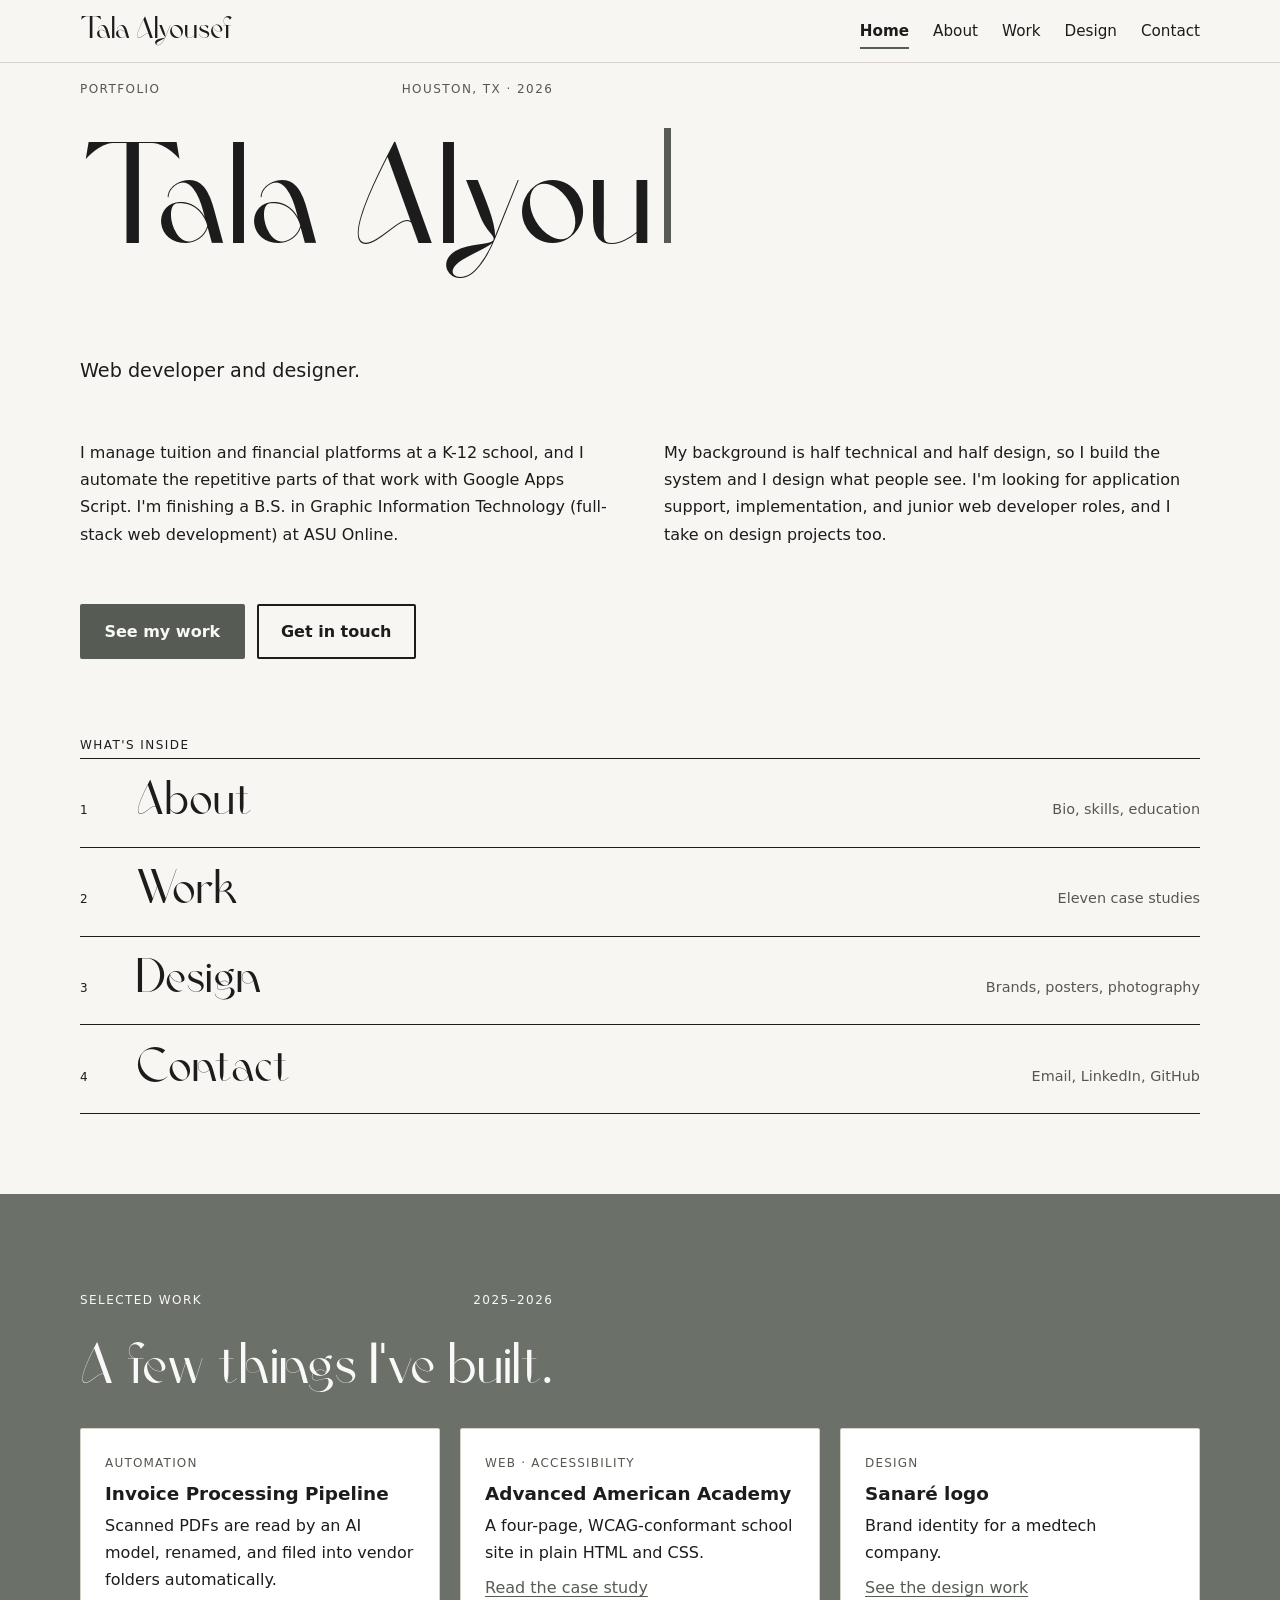
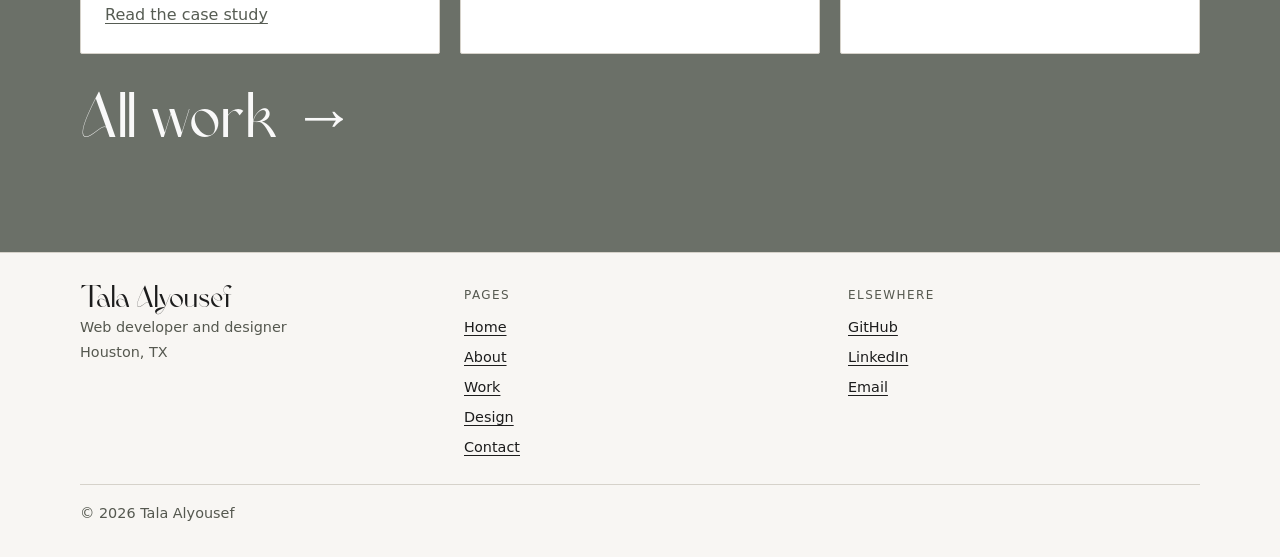
==== index.html @ 03cef781 "Add headshot to About; put About after Home in the nav, footer, and Home list Co-Authored-By: Claude" ====
<!DOCTYPE html>
<html lang="en">
<head>
  <meta charset="utf-8">
  <meta name="viewport" content="width=device-width, initial-scale=1">
  <title>Tala Alyousef — Web Developer &amp; Designer</title>
  <meta name="description" content="Portfolio of Tala Alyousef, a Houston-based web developer and designer who builds automation tools, accessible websites, and brand identities.">
  <script>document.documentElement.classList.add("js")</script>
  <link rel="stylesheet" href="css/base.css">
  <link rel="stylesheet" href="css/theme-a.css">
</head>
<body>
  <a class="skip-link" href="#main">Skip to main content</a>

  <header class="site-header">
    <div class="wrap">
      <a class="brand" href="index.html">Tala Alyousef</a>
      <nav aria-label="Main">
        <ul class="nav-list">
          <li><a href="index.html" aria-current="page">Home</a></li>
          <li><a href="about.html">About</a></li>
          <li><a href="work.html">Work</a></li>
          <li><a href="design.html">Design</a></li>
          <li><a href="contact.html">Contact</a></li>
        </ul>
      </nav>
    </div>
  </header>

  <main id="main">
    <div class="wrap">
      <p class="meta label"><span>Portfolio</span><span>Houston, TX · 2026</span></p>
      <h1 class="typewriter"><span class="sr-only">Tala Alyousef</span><span class="tw-ghost" aria-hidden="true">Tala Alyousef</span><span class="tw-typed" aria-hidden="true" data-typewriter>Tala Alyousef</span></h1>
      <p class="lede">Web developer and designer.</p>

      <div class="intro">
        <p>I manage tuition and financial platforms at a K-12 school, and I automate the repetitive parts of that work with Google Apps Script. I'm finishing a B.S. in Graphic Information Technology (full-stack web development) at ASU Online.</p>
        <p>My background is half technical and half design, so I build the system and I design what people see. I'm looking for application support, implementation, and junior web developer roles, and I take on design projects too.</p>
      </div>
      <div class="actions">
        <a class="button" href="work.html">See my work</a>
        <a class="button secondary" href="contact.html">Get in touch</a>
      </div>
    </div>

    <section class="section" aria-labelledby="index-heading">
      <div class="wrap">
        <h2 id="index-heading" class="label">What's inside</h2>
        <ul class="index">
          <li><a href="about.html"><span class="label">1</span><span class="index-title">About</span><span class="index-note">Bio, skills, education</span></a></li>
          <li><a href="work.html"><span class="label">2</span><span class="index-title">Work</span><span class="index-note">Eleven case studies</span></a></li>
          <li><a href="design.html"><span class="label">3</span><span class="index-title">Design</span><span class="index-note">Brands, posters, photography</span></a></li>
          <li><a href="contact.html"><span class="label">4</span><span class="index-title">Contact</span><span class="index-note">Email, LinkedIn, GitHub</span></a></li>
        </ul>
      </div>
    </section>

    <section class="section band" aria-labelledby="selected-heading">
      <div class="wrap">
        <p class="meta label"><span>Selected work</span><span>2025–2026</span></p>
        <h2 id="selected-heading">A few things I've built.</h2>
        <div class="grid">
          <article class="card">
            <p class="tag">Automation</p>
            <h3>Invoice Processing Pipeline</h3>
            <p>Scanned PDFs are read by an AI model, renamed, and filed into vendor folders automatically.</p>
            <a href="work.html#invoice-pipeline">Read the case study</a>
          </article>
          <article class="card">
            <p class="tag">Web · Accessibility</p>
            <h3>Advanced American Academy</h3>
            <p>A four-page, WCAG-conformant school site in plain HTML and CSS.</p>
            <a href="work.html#aaa-site">Read the case study</a>
          </article>
          <article class="card">
            <p class="tag">Design</p>
            <h3>Sanaré logo</h3>
            <p>Brand identity for a medtech company.</p>
            <a href="design.html#sanare">See the design work</a>
          </article>
        </div>
        <p style="margin-top:2rem"><a class="band-link" href="work.html">All work →</a></p>
      </div>
    </section>
  </main>

  <footer class="site-footer">
    <div class="wrap footer-grid">
      <div>
        <p class="footer-name">Tala Alyousef</p>
        <p>Web developer and designer<br>Houston, TX</p>
      </div>
      <nav aria-label="Footer">
        <p class="label">Pages</p>
        <ul class="footer-links">
          <li><a href="index.html">Home</a></li>
          <li><a href="about.html">About</a></li>
          <li><a href="work.html">Work</a></li>
          <li><a href="design.html">Design</a></li>
          <li><a href="contact.html">Contact</a></li>
        </ul>
      </nav>
      <div>
        <p class="label">Elsewhere</p>
        <ul class="footer-links">
          <li><a href="https://github.com/talyous1" rel="noopener">GitHub</a></li>
          <li><a href="https://www.linkedin.com/in/tala-alyousef/" rel="noopener">LinkedIn</a></li>
          <li><a href="mailto:talaalyousef.06@gmail.com">Email</a></li>
        </ul>
      </div>
    </div>
    <div class="wrap">
      <p class="footer-legal">© 2026 Tala Alyousef</p>
    </div>
  </footer>
  <script src="js/main.js"></script>
</body>
</html>
---- css/base.css ----
/* =========================================================
   base.css — shared layout for every page.
   It does NOT pick colors or fonts. Those come from the theme file
   (theme-a.css), which defines the custom properties (--something)
   used below. Swap the theme file to restyle the whole site.
   ========================================================= */

/* ---- Reset: small, sensible defaults ---- */
*, *::before, *::after { box-sizing: border-box; }
html { -webkit-text-size-adjust: 100%; scroll-behavior: smooth; }
body {
  margin: 0;
  background: var(--bg);
  color: var(--ink);
  font-family: var(--font-body);
  font-size: 1rem;
  line-height: 1.7;
}
img { max-width: 100%; height: auto; display: block; }
a { color: var(--accent); text-underline-offset: 0.2em; }
a:hover { text-decoration-thickness: 2px; }

/* ---- Accessibility: visible focus on everything keyboard-reachable ---- */
:focus-visible { outline: 3px solid var(--focus); outline-offset: 3px; }
.band :focus-visible { outline-color: var(--band-ink); }

/* Skip link: hidden until a keyboard user tabs to it */
.skip-link {
  position: absolute; left: 1rem; top: -4rem;
  background: var(--ink); color: var(--bg);
  padding: 0.6rem 1rem; z-index: 100;
}
.skip-link:focus { top: 1rem; }

/* ---- Layout helpers ---- */
.wrap { width: min(100% - 2rem, 70rem); margin-inline: auto; }
.section { padding-block: clamp(2.5rem, 7vw, 5rem); }

/* ---- Typography ---- */
h1, h2, h3 { font-family: var(--font-display); font-weight: var(--display-weight); line-height: 1.05; margin: 0 0 0.5em; }
h1 { font-size: clamp(2.8rem, 12vw, 9rem); letter-spacing: var(--display-tracking); }
h2 { font-size: clamp(2rem, 6vw, 3.6rem); }
h3 { font-size: 1.6rem; }
p { margin: 0 0 1em; max-width: 62ch; }
.lede { font-size: 1.2rem; }
.small { font-size: 0.9rem; color: var(--muted); }

/* Small label text (uppercase, spaced) */
.label {
  font-family: var(--font-label);
  font-size: 0.75rem; text-transform: uppercase; letter-spacing: 0.12em;
}

/* The thin strip above each page title: "Portfolio ........ Houston, TX" */
.meta { display: flex; justify-content: space-between; gap: 1rem; padding-block: 1rem; color: var(--muted); }

/* ---- Header & navigation ---- */
.site-header { border-bottom: 1px solid var(--line); }
.site-header .wrap {
  display: flex; flex-wrap: wrap; align-items: center;
  justify-content: space-between; gap: 0.5rem 1.5rem; padding-block: 1rem;
}
.brand { font-family: var(--font-display); font-size: 1.9rem; line-height: 1; text-decoration: none; color: var(--ink); }
.nav-list { display: flex; flex-wrap: wrap; gap: 0.25rem 1.5rem; list-style: none; margin: 0; padding: 0; }
.nav-list a { color: var(--ink); text-decoration: none; padding: 0.4rem 0; border-bottom: 2px solid transparent; font-size: 0.95rem; }
.nav-list a:hover { border-bottom-color: var(--accent); }
/* aria-current="page" marks the page you're on */
.nav-list a[aria-current="page"] { border-bottom-color: var(--accent); font-weight: 600; }

/* ---- Buttons ---- */
.button {
  display: inline-block; padding: 0.75rem 1.4rem;
  background: var(--accent); color: var(--accent-ink);
  border: 2px solid var(--accent); border-radius: var(--radius);
  font: inherit; font-weight: 600; text-decoration: none; cursor: pointer;
}
.button:hover { background: transparent; color: var(--accent); }
.button.secondary { background: transparent; color: var(--ink); border-color: var(--ink); }
.button.secondary:hover { background: var(--ink); color: var(--bg); }
.actions { display: flex; flex-wrap: wrap; gap: 0.75rem; margin-top: 1.5rem; }

/* ---- Home: intro columns ---- */
.intro { display: grid; gap: 1.5rem; padding-block: 2rem 1rem; }

/* ---- Numbered index (Home) and jump list (Work) ---- */
.index { list-style: none; margin: 0; padding: 0; border-top: 1px solid var(--ink); }
.index a {
  display: grid; grid-template-columns: 2.5rem 1fr auto; gap: 1rem; align-items: baseline;
  padding: 1.1rem 0; border-bottom: 1px solid var(--ink);
  color: var(--ink); text-decoration: none;
}
.index a:hover .index-title { text-decoration: underline; text-decoration-thickness: 2px; }
.index-title { font-family: var(--font-display); font-size: clamp(2.1rem, 6vw, 3rem); line-height: 1.1; }
.index-note { color: var(--muted); font-size: 0.9rem; text-align: right; }

/* ---- Cards ---- */
.grid { display: grid; gap: 1.25rem; grid-template-columns: repeat(auto-fit, minmax(16rem, 1fr)); }
.card { background: var(--surface); border: 1px solid var(--line); border-radius: var(--radius); padding: 1.5rem; }
.card h3 { margin-bottom: 0.4rem; }
.card p { margin-bottom: 0.5rem; }
.tag { font-family: var(--font-label); font-size: 0.75rem; text-transform: uppercase; letter-spacing: 0.1em; color: var(--muted); }

/* ---- Work: case studies ---- */
.project { padding-block: clamp(2.5rem, 6vw, 4.5rem); border-top: 1px solid var(--ink); }
.project-head { display: grid; gap: 1rem; margin-bottom: 1.5rem; }
.project-head h2 { margin: 0; }
.chips { list-style: none; margin: 0; padding: 0; font-size: 1.05rem; }
.chips li::before { content: "• "; }
.facts { display: grid; gap: 1.25rem; margin: 0; }
.facts dt { font-family: var(--font-label); font-size: 0.75rem; text-transform: uppercase; letter-spacing: 0.12em; color: var(--muted); margin-bottom: 0.25rem; }
.facts dd { margin: 0; max-width: 62ch; }

/* ---- Design: filters and gallery ---- */
.filters { display: flex; flex-wrap: wrap; gap: 0.5rem; margin-bottom: 1.5rem; }
.filters button {
  font: inherit; font-size: 0.9rem; cursor: pointer; padding: 0.4rem 1rem;
  background: transparent; color: var(--ink); border: 2px solid var(--ink); border-radius: 999px;
}
.filters button[aria-pressed="true"] { background: var(--ink); color: var(--bg); }

/* CSS columns make a simple masonry layout: no JavaScript needed */
.gallery { column-width: 16rem; column-gap: 1rem; margin: 0; padding: 0; list-style: none; }
.gallery li { break-inside: avoid; margin-bottom: 1rem; }
.gallery figure { margin: 0; }
.gallery .thumb { display: block; width: 100%; padding: 0; border: 0; background: none; cursor: zoom-in; }
.gallery img { width: 100%; }
.gallery figcaption { font-size: 0.85rem; color: var(--muted); padding-top: 0.5rem; line-height: 1.4; }
.gallery li[hidden] { display: none; }

.feature { display: grid; gap: 2rem; align-items: center; }
.feature img { width: 100%; }

/* Lightbox: the built-in <dialog> element handles focus and the Esc key for us */
dialog.lightbox { max-width: min(92vw, 60rem); max-height: 92vh; padding: 1rem; border: 0; background: var(--surface); color: var(--ink); }
dialog.lightbox::backdrop { background: rgba(28, 28, 28, 0.8); }
dialog.lightbox img { max-height: 75vh; width: auto; margin-inline: auto; }
dialog.lightbox p { margin: 0.75rem 0; max-width: none; }

/* ---- About: experience table and skills ---- */
.timeline { width: 100%; border-collapse: collapse; }
.timeline th, .timeline td { text-align: left; vertical-align: top; padding: 0.9rem 0.75rem 0.9rem 0; border-top: 1px solid var(--line); font-weight: 400; }
.timeline th { color: var(--muted); width: 9rem; font-size: 0.9rem; }
.timeline strong { font-weight: 600; }
.skills { display: grid; gap: 1.5rem; grid-template-columns: repeat(auto-fit, minmax(15rem, 1fr)); }
.skills h3 { font-size: 1.4rem; }
.skills ul { margin: 0; padding-left: 1.1rem; }

/* ---- Contact ---- */
.contact-list { list-style: none; margin: 0; padding: 0; border-top: 1px solid var(--ink); }
.contact-list li { display: grid; gap: 0.25rem; padding: 1.2rem 0; border-bottom: 1px solid var(--ink); }
.contact-list a { font-family: var(--font-display); font-size: clamp(1.4rem, 5vw, 2.4rem); line-height: 1.2; overflow-wrap: anywhere; color: var(--ink); }

/* ---- Sage bands ---- */
.band-link { font-family: var(--font-display); font-size: clamp(2rem, 7vw, 4rem); text-decoration: none; display: inline-block; line-height: 1.1; }
.band-link:hover { text-decoration: underline; }

/* ---- Footer ---- */
.site-footer { border-top: 1px solid var(--line); padding-block: 2rem; color: var(--muted); font-size: 0.9rem; }
.site-footer p { max-width: none; margin: 0; }

/* =========================================================
   Motion. Everything in this block is wrapped in
   "no-preference", so people who ask their device for less motion
   see none of it (and the block below turns off the rest).
   ========================================================= */
@media (prefers-reduced-motion: no-preference) {
  /* Hover/focus transitions: smooth color changes instead of instant jumps */
  a, .button, .filters button, .nav-list a { transition: color 0.2s, background-color 0.2s, border-color 0.2s; }
  .card { transition: transform 0.25s ease, box-shadow 0.25s ease; }
  .card:hover { transform: translateY(-4px); box-shadow: 0 8px 18px rgba(28, 28, 28, 0.12); }
  .index a { transition: padding-left 0.25s ease; }
  .index a:hover { padding-left: 0.6rem; }

  /* Gallery images zoom slightly on hover; the box clips the zoom */
  .gallery .thumb { overflow: hidden; }
  .gallery .thumb img { transition: transform 0.5s ease; }
  .gallery .thumb:hover img { transform: scale(1.04); }

  /* Page-load entrance: each top-of-page item fades up, one after another */
  @keyframes rise { from { opacity: 0; transform: translateY(1.2rem); } to { opacity: 1; transform: none; } }
  main > .wrap:first-child > * { animation: rise 0.8s ease both; }
  main > .wrap:first-child > :nth-child(2) { animation-delay: 0.1s; }
  main > .wrap:first-child > :nth-child(3) { animation-delay: 0.2s; }
  main > .wrap:first-child > :nth-child(4) { animation-delay: 0.3s; }
  main > .wrap:first-child > :nth-child(n+5) { animation-delay: 0.4s; }

  /* Scroll reveal: js/main.js adds .reveal to blocks, then .is-visible when
     they scroll into view. The "js" class only exists if JavaScript runs,
     so with JavaScript off nothing is ever hidden. */
  .js .reveal { opacity: 0; transform: translateY(1.5rem); transition: opacity 0.7s ease, transform 0.7s ease; }
  .js .reveal.is-visible { opacity: 1; transform: none; }

  /* Image viewer fades in */
  @keyframes fade { from { opacity: 0; } to { opacity: 1; } }
  dialog.lightbox[open] { animation: fade 0.25s ease; }
  dialog.lightbox[open]::backdrop { animation: fade 0.25s ease; }
}

/* ---- Respect "reduce motion" settings: turn off smooth scroll & animation ---- */
@media (prefers-reduced-motion: reduce) {
  html { scroll-behavior: auto; }
  *, *::before, *::after { animation: none !important; transition: none !important; }
}

/* ---- Wider screens ---- */
@media (min-width: 48rem) {
  .intro { grid-template-columns: 1fr 1fr; gap: 3rem; }
  .project-head { grid-template-columns: 2fr 1fr; align-items: end; }
  .facts { grid-template-columns: 1fr 1fr; gap: 2rem 3rem; }
  .feature { grid-template-columns: 3fr 2fr; }
}

/* =========================================================
   Hero typewriter + custom cursor
   (the JavaScript for both is in js/main.js)
   ========================================================= */

/* Text for screen readers only: visually hidden but still read aloud */
.sr-only {
  position: absolute; width: 1px; height: 1px; margin: -1px; padding: 0;
  overflow: hidden; clip: rect(0 0 0 0); white-space: nowrap; border: 0;
}

/* The ghost (invisible full name) and the typed text share ONE grid cell.
   The ghost holds the space, so the page never jumps while letters appear. */
.typewriter { display: grid; }
.typewriter .tw-ghost, .typewriter .tw-typed { grid-area: 1 / 1; }
.typewriter .tw-ghost { visibility: hidden; }

/* With JavaScript on, hide the typed text until the script starts it.
   The little animation is a safety net: if the script never runs, the name appears anyway. */
.js .typewriter:not(.tw-started) .tw-typed { visibility: hidden; animation: tw-failsafe 0s 2.5s forwards; }
@keyframes tw-failsafe { to { visibility: visible; } }

/* Blinking caret after the typed text, only while typing */
.typewriter.tw-typing .tw-typed::after {
  content: ""; display: inline-block; width: 0.05em; height: 0.8em;
  margin-left: 0.08em; vertical-align: baseline; background: var(--accent);
  animation: tw-blink 1s steps(1) infinite;
}
@keyframes tw-blink { 50% { opacity: 0; } }

/* ---- Custom cursor: a dot plus a trailing ring ----
   Only exists for people with a real mouse (JS checks) and no "reduce motion" setting. */
.cursor { position: fixed; left: 0; top: 0; z-index: 2147483000; pointer-events: none; opacity: 0; transition: opacity 0.2s; }
.cursor.is-visible { opacity: 1; }
.cursor-dot, .cursor-ring { position: fixed; left: 0; top: 0; will-change: transform; }
.cursor-dot::before {
  content: ""; position: absolute; width: 9px; height: 9px; left: -4.5px; top: -4.5px;
  border-radius: 50%; background: var(--ink); border: 2px solid var(--bg); box-sizing: content-box; margin: -2px 0 0 -2px;
}
.cursor-circle {
  position: absolute; left: 0; top: 0; width: 34px; height: 34px; transform: translate(-50%, -50%);
  border: 1.5px solid var(--ink); border-radius: 50%; box-shadow: 0 0 0 1px var(--bg);
  display: grid; place-items: center; color: var(--bg);
  transition: width 0.25s ease, height 0.25s ease, background-color 0.25s ease, border-color 0.25s ease;
}
.cursor-label { font-family: var(--font-label); font-size: 0.7rem; letter-spacing: 0.12em; text-transform: uppercase; opacity: 0; transition: opacity 0.2s; }
.cursor.is-link .cursor-circle { width: 56px; height: 56px; background: rgba(86, 92, 83, 0.22); }
.cursor.is-view .cursor-circle { width: 78px; height: 78px; background: var(--ink); border-color: var(--bg); }
.cursor.is-view .cursor-label { opacity: 1; }
.cursor.is-view .cursor-dot { opacity: 0; }
.cursor.is-down .cursor-circle { transform: translate(-50%, -50%) scale(0.85); }

/* Hide the normal arrow only while the custom cursor is running */
html.has-custom-cursor, html.has-custom-cursor * { cursor: none !important; }
html.has-custom-cursor :is(input, textarea, select) { cursor: text !important; }

/* Compact list (Work page contents): plain body font and smaller rows,
   so the big Famely titles stay for headings and the Home page. */
.index-compact a { padding: 0.65rem 0; align-items: center; }
.index-compact .index-title { font-family: var(--font-body); font-size: 1.05rem; font-weight: 600; line-height: 1.3; }
.index-compact .index-note { font-size: 0.85rem; }

/* ---- Footer with page links ---- */
.footer-grid { display: grid; gap: 1.75rem 2rem; grid-template-columns: repeat(auto-fit, minmax(12rem, 1fr)); padding-bottom: 1.5rem; }
.footer-name { font-family: var(--font-display); font-size: 1.9rem; line-height: 1; color: var(--ink); margin: 0 0 0.6rem; }
.site-footer .label { color: var(--muted); margin: 0 0 0.6rem; }
.footer-links { list-style: none; margin: 0; padding: 0; display: grid; gap: 0.35rem; }
.footer-links a { color: var(--ink); text-underline-offset: 0.2em; }
.footer-links a:hover { color: var(--accent); }
.footer-legal { border-top: 1px solid var(--line); padding-top: 1rem; }

/* ---- Back-to-top button (added by js/main.js once you scroll down) ---- */
.to-top {
  position: fixed; right: 1.25rem; bottom: 1.25rem; z-index: 50;
  width: 3rem; height: 3rem; border-radius: 50%;
  display: grid; place-items: center;
  background: var(--ink); color: var(--bg); border: 2px solid var(--bg);
  font: inherit; font-size: 1.3rem; line-height: 1; cursor: pointer;
  opacity: 0; visibility: hidden; transform: translateY(0.5rem);
  transition: opacity 0.25s, transform 0.25s, visibility 0.25s, background-color 0.2s;
}
.to-top.is-visible { opacity: 1; visibility: visible; transform: none; }
.to-top:hover { background: var(--accent); }
@media (prefers-reduced-motion: reduce) { .to-top { transition: none; transform: none; } }

/* ---- About: portrait beside the intro ---- */
.about-hero { display: grid; gap: 1.5rem; padding-block: 1rem 0; align-items: start; }
.about-hero .intro { padding-block: 0; }
.portrait {
  width: min(100%, 17rem); aspect-ratio: 4 / 5; object-fit: cover; object-position: 50% 22%;
  border-radius: 999px 999px var(--radius) var(--radius);   /* arched top */
  background: var(--surface);
}
@media (min-width: 48rem) {
  .about-hero { grid-template-columns: 17rem 1fr; gap: 3rem; }
  .about-hero .intro { grid-template-columns: 1fr; gap: 1rem; }
}
---- css/theme-a.css ----
/* Theme A — "Editorial", matched to the Google Site
   Warm paper, near-black ink, and a sage-gray band, with Famely for headlines.
   Colors were sampled from sites.google.com/view/talaalyousef:
     paper #f8f6f3, ink #1c1c1c, band text #f9f9f9, sage band ~#6b7068 */

@font-face {
  font-family: "Famely";
  src: url("../assets/fonts/Famely.otf") format("opentype");
  font-weight: 400;
  font-style: normal;
  font-display: swap;   /* show fallback text right away, swap when the font loads */
}
@font-face {
  font-family: "Famely";
  src: url("../assets/fonts/Famely-Italic.otf") format("opentype");
  font-weight: 400;
  font-style: italic;
  font-display: swap;
}

:root {
  --bg: #f8f6f3;
  --surface: #ffffff;
  --ink: #1c1c1c;        /* 15.6:1 on bg */
  --muted: #55584f;      /* 6.9:1 on bg */
  --line: #d6d2ca;
  --accent: #565c53;     /* deep sage for links and buttons: 6.6:1 on bg */
  --accent-ink: #f9f9f9;
  --band: #6b7068;       /* the sage section color from the Google Site */
  --band-ink: #f9f9f9;   /* 4.8:1 on band */
  --focus: #1c1c1c;
  --radius: 2px;

  --font-display: "Famely", Georgia, "Times New Roman", serif;
  --font-body: "Montserrat", "Segoe UI", system-ui, sans-serif;
  --font-label: "Montserrat", "Segoe UI", system-ui, sans-serif;
  --display-weight: 400;   /* Famely has one weight; don't fake bold */
  --display-tracking: 0;
}

/* Famely is thin and decorative: keep it big, and keep body text in Montserrat. */
h1, h2, .brand { font-weight: 400; }

/* Famely is only for big display text (h1, h2, your name, big links).
   Smaller headings use the body font so they stay easy to read. */
h3, .card h3, .skills h3 {
  font-family: var(--font-body);
  font-weight: 600;
  font-size: 1.15rem;
  line-height: 1.3;
  letter-spacing: 0;
}
h1 em { font-style: italic; color: var(--accent); }

/* Sage bands like the "Hey There!" section on the old site */
.band { background: var(--band); color: var(--band-ink); }
.band a { color: var(--band-ink); }
.band .eyebrow, .band .meta { color: var(--band-ink); }
/* Cards stay white inside a band, so they must reset to dark text */
.band .card { color: var(--ink); }
.band .card a { color: var(--accent); }
.band .card .tag { color: var(--muted); }

/* Famely is thin, so the site name needs extra size to stay readable */
.brand { font-size: 1.9rem; line-height: 1; }

/* Email and link text must stay legible, so contact links use the body font */
.contact-list a { font-family: var(--font-body); font-weight: 500; }
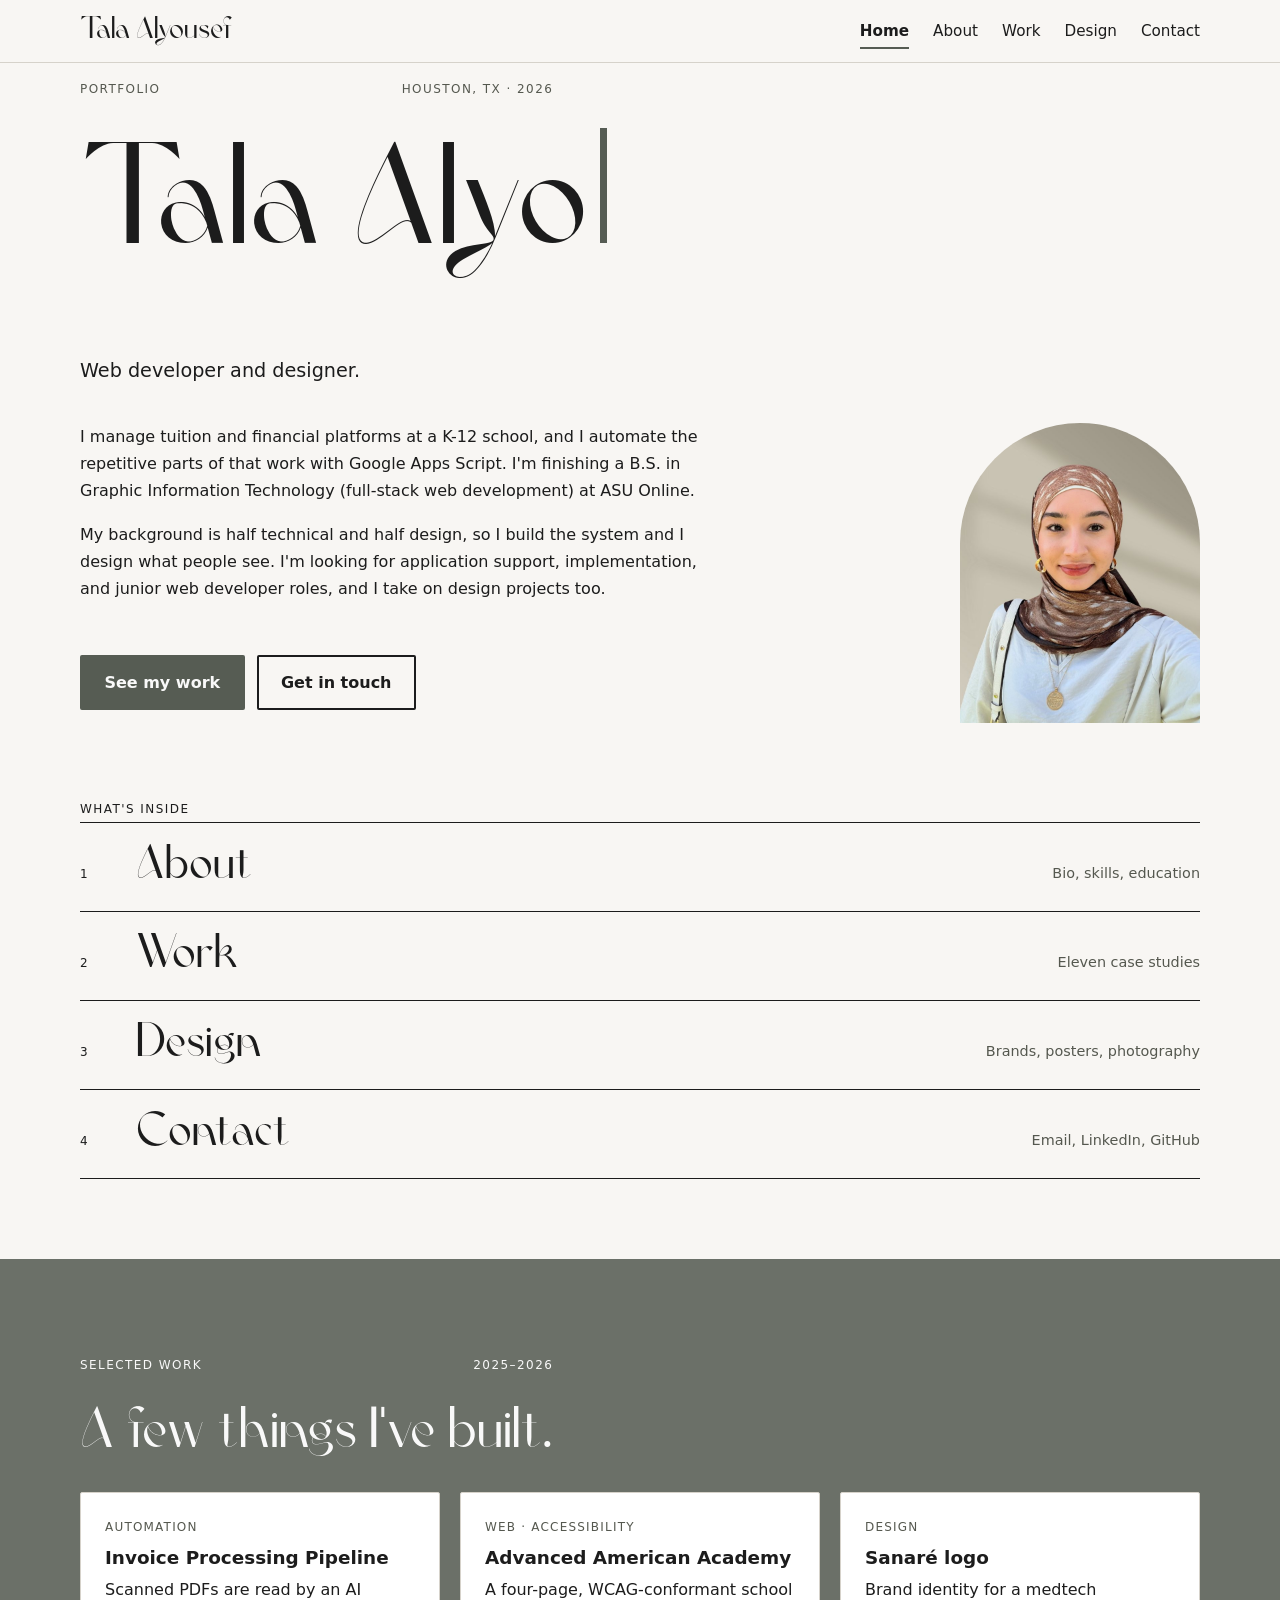
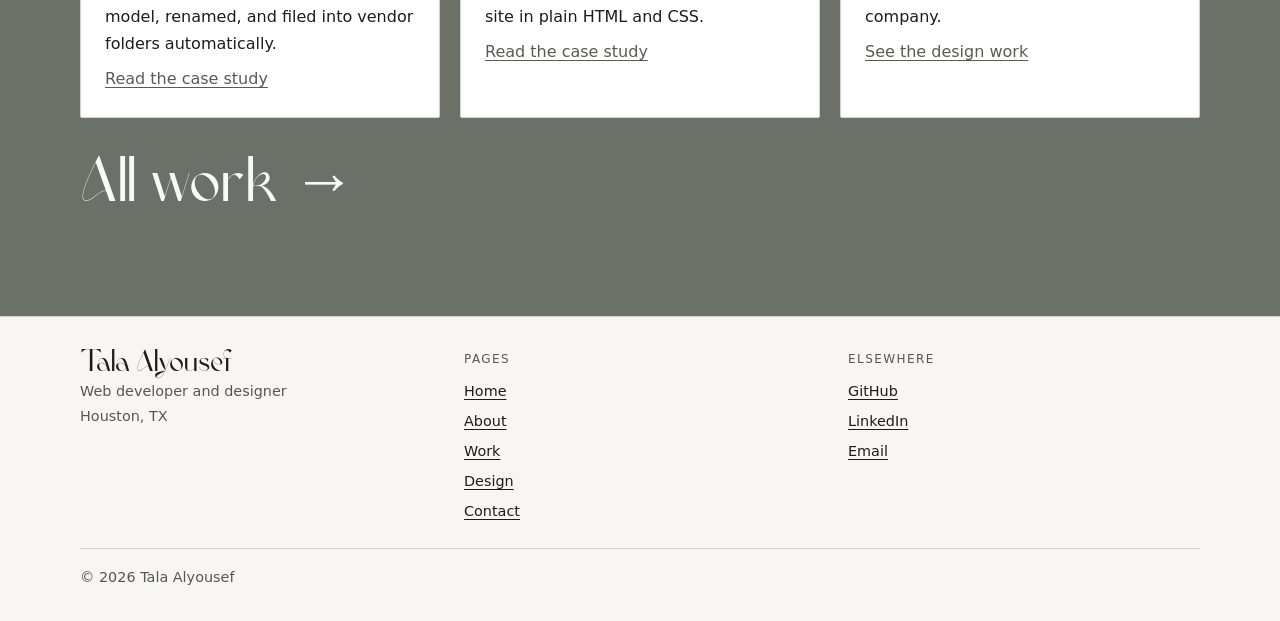
==== commit 7037fb08: "Add a portrait to the Home hero Co-Authored-By: Claude Sonnet 5.5 <noreply@anthropic.com>" ====
--- a/index.html
+++ b/index.html
@@ -33,13 +33,16 @@
       <h1 class="typewriter"><span class="sr-only">Tala Alyousef</span><span class="tw-ghost" aria-hidden="true">Tala Alyousef</span><span class="tw-typed" aria-hidden="true" data-typewriter>Tala Alyousef</span></h1>
       <p class="lede">Web developer and designer.</p>
 
-      <div class="intro">
+      <div class="home-hero-body">
+        <div class="intro">
         <p>I manage tuition and financial platforms at a K-12 school, and I automate the repetitive parts of that work with Google Apps Script. I'm finishing a B.S. in Graphic Information Technology (full-stack web development) at ASU Online.</p>
         <p>My background is half technical and half design, so I build the system and I design what people see. I'm looking for application support, implementation, and junior web developer roles, and I take on design projects too.</p>
-      </div>
-      <div class="actions">
+        </div>
+        <img class="portrait" src="assets/img/tala-alyousef-headshot.jpg" alt="Portrait of Tala Alyousef smiling, wearing a brown and cream patterned hijab, a light blouse, and gold hoop earrings against a warm beige background." width="900" height="900">
+        <div class="actions">
         <a class="button" href="work.html">See my work</a>
         <a class="button secondary" href="contact.html">Get in touch</a>
+        </div>
       </div>
     </div>
 
--- a/css/base.css
+++ b/css/base.css
@@ -307,3 +307,18 @@
   .about-hero { grid-template-columns: 17rem 1fr; gap: 3rem; }
   .about-hero .intro { grid-template-columns: 1fr; gap: 1rem; }
 }
+
+/* ---- Home: intro text and portrait side by side ---- */
+.home-hero-body { display: grid; gap: 1.5rem; padding-top: 1rem; }
+.home-hero-body .intro { padding-block: 0; grid-template-columns: 1fr; gap: 0; }
+.home-hero-body .actions { margin-top: 0; }
+.home-hero-body .portrait { width: min(100%, 15rem); }
+@media (min-width: 48rem) {
+  .home-hero-body {
+    grid-template-columns: 1fr 15rem; column-gap: 3rem; align-items: start;
+    grid-template-areas: "intro portrait" "actions portrait";
+  }
+  .home-hero-body .intro { grid-area: intro; grid-template-columns: 1fr; }
+  .home-hero-body .portrait { grid-area: portrait; width: 100%; }
+  .home-hero-body .actions { grid-area: actions; }
+}
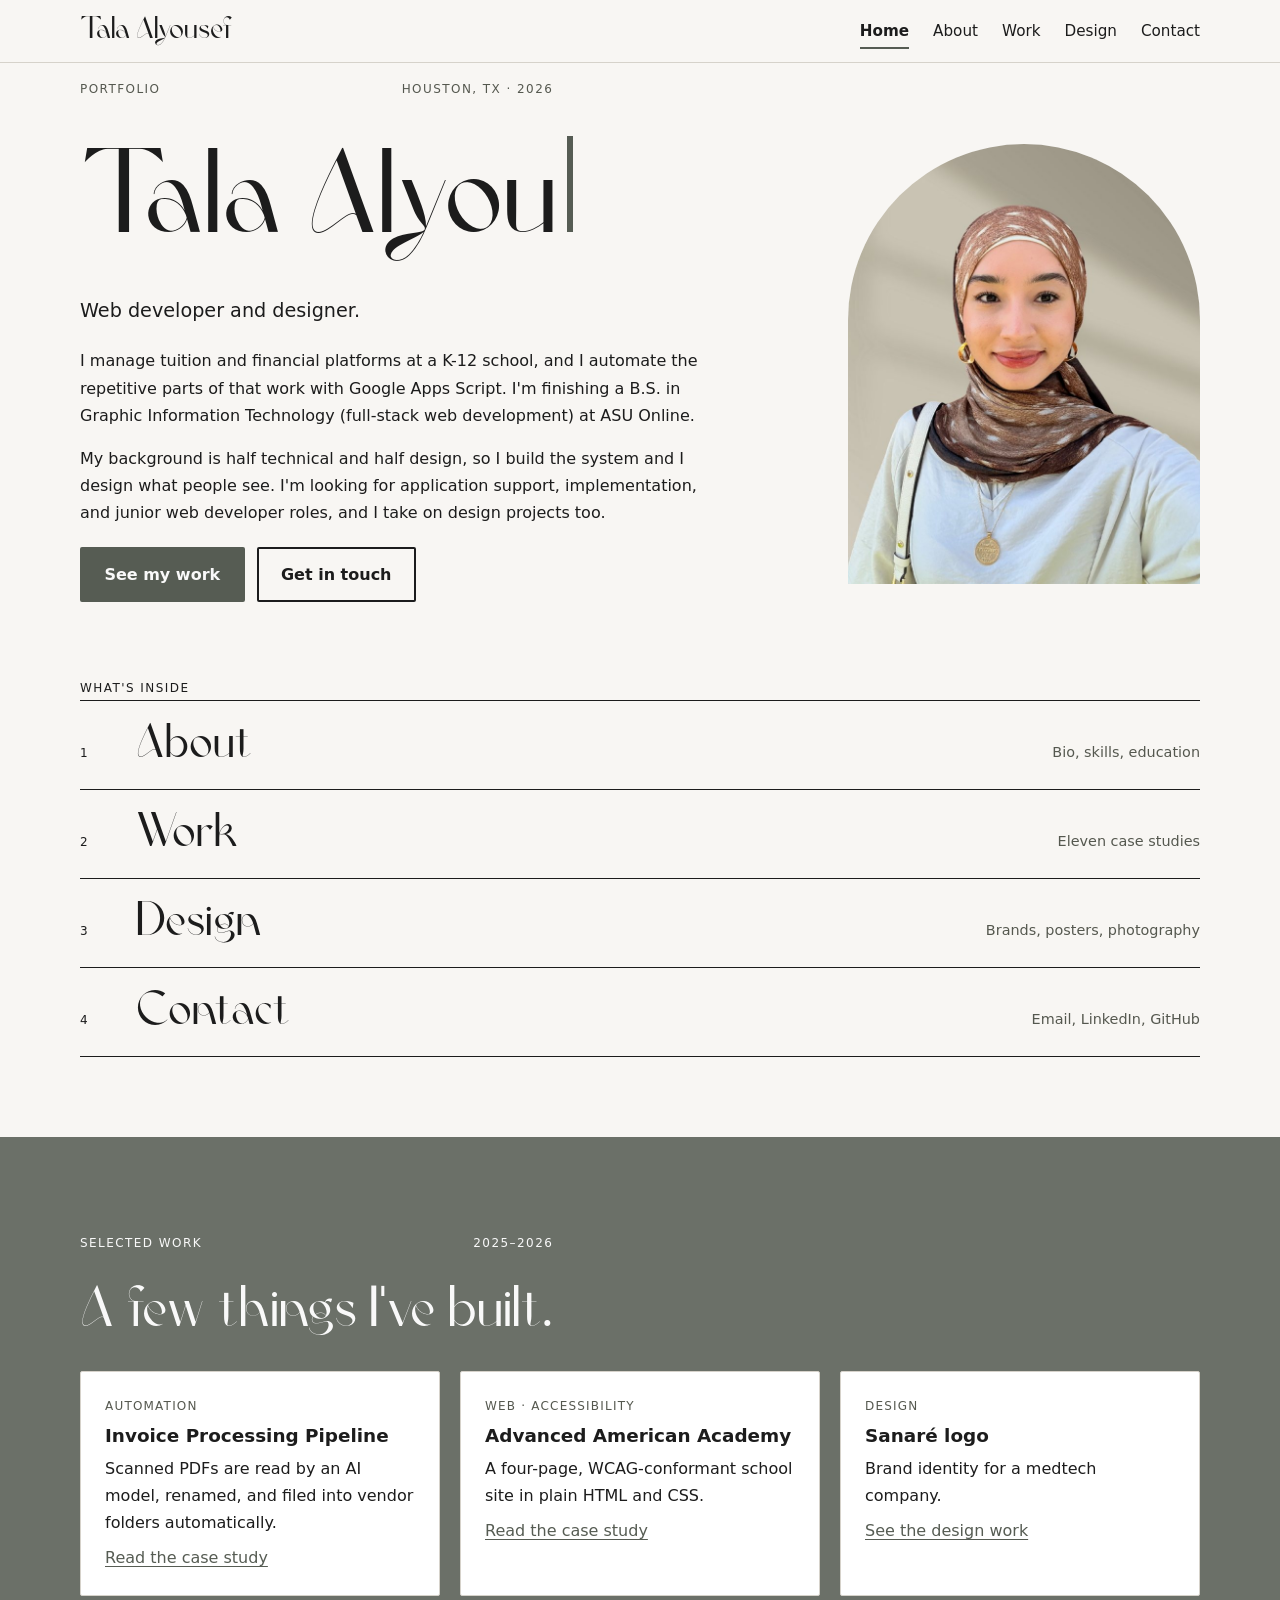
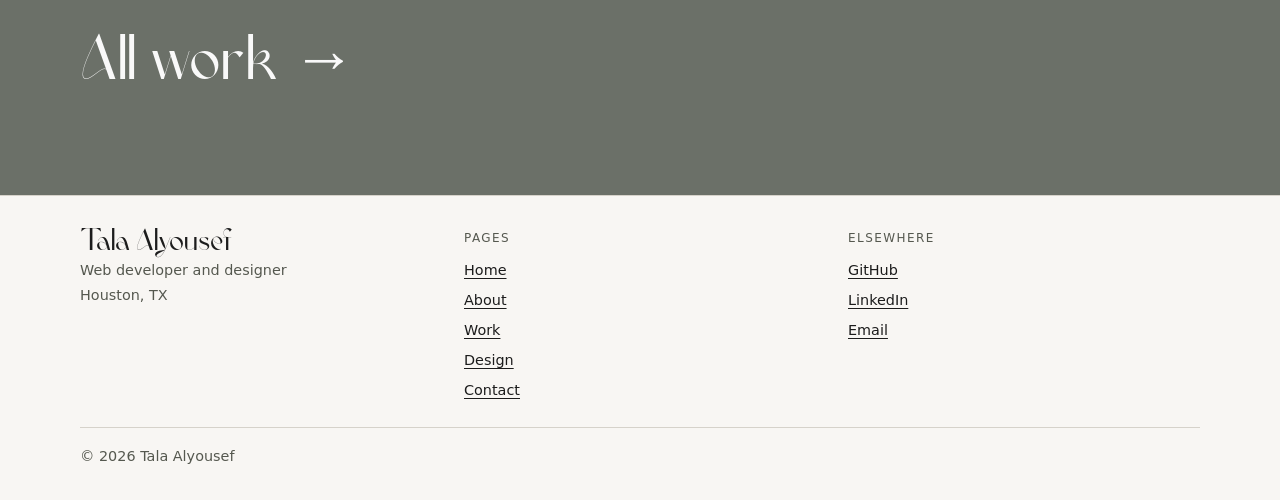
==== commit e9d1bb3b: "Rework the Home hero into a two-column layout with the portrait beside the name Co-Authored-By: Clau" ====
--- a/index.html
+++ b/index.html
@@ -30,10 +30,9 @@
   <main id="main">
     <div class="wrap">
       <p class="meta label"><span>Portfolio</span><span>Houston, TX · 2026</span></p>
+      <div class="hero-grid">
       <h1 class="typewriter"><span class="sr-only">Tala Alyousef</span><span class="tw-ghost" aria-hidden="true">Tala Alyousef</span><span class="tw-typed" aria-hidden="true" data-typewriter>Tala Alyousef</span></h1>
       <p class="lede">Web developer and designer.</p>
-
-      <div class="home-hero-body">
         <div class="intro">
         <p>I manage tuition and financial platforms at a K-12 school, and I automate the repetitive parts of that work with Google Apps Script. I'm finishing a B.S. in Graphic Information Technology (full-stack web development) at ASU Online.</p>
         <p>My background is half technical and half design, so I build the system and I design what people see. I'm looking for application support, implementation, and junior web developer roles, and I take on design projects too.</p>
--- a/css/base.css
+++ b/css/base.css
@@ -308,17 +308,27 @@
   .about-hero .intro { grid-template-columns: 1fr; gap: 1rem; }
 }
 
-/* ---- Home: intro text and portrait side by side ---- */
-.home-hero-body { display: grid; gap: 1.5rem; padding-top: 1rem; }
-.home-hero-body .intro { padding-block: 0; grid-template-columns: 1fr; gap: 0; }
-.home-hero-body .actions { margin-top: 0; }
-.home-hero-body .portrait { width: min(100%, 15rem); }
+/* ---- Home hero: text on the left, portrait on the right ---- */
+.hero-grid { display: grid; gap: 1rem; padding-top: 0.5rem; }
+.hero-grid .lede { margin-bottom: 0; }
+.hero-grid .intro { padding-block: 0.5rem 0; grid-template-columns: 1fr; gap: 0; }
+.hero-grid .portrait { width: min(100%, 16rem); margin-block: 0.5rem; }
+.hero-grid .actions { margin-top: 0.25rem; }
 @media (min-width: 48rem) {
-  .home-hero-body {
-    grid-template-columns: 1fr 15rem; column-gap: 3rem; align-items: start;
-    grid-template-areas: "intro portrait" "actions portrait";
+  .hero-grid {
+    grid-template-columns: 1fr 18rem; column-gap: 3rem; row-gap: 0; align-items: start;
+    grid-template-areas: "title portrait" "lede portrait" "intro portrait" "actions portrait";
+    grid-template-rows: auto auto auto 1fr;
   }
-  .home-hero-body .intro { grid-area: intro; grid-template-columns: 1fr; }
-  .home-hero-body .portrait { grid-area: portrait; width: 100%; }
-  .home-hero-body .actions { grid-area: actions; }
-}
+  /* the name is sized so it always fits the left column */
+  .hero-grid h1 { grid-area: title; font-size: clamp(3rem, 9vw, 9rem); margin-bottom: 0.25em; }
+  .hero-grid .lede { grid-area: lede; }
+  .hero-grid .intro { grid-area: intro; padding-top: 1.25rem; }
+  .hero-grid .actions { grid-area: actions; }
+  .hero-grid .portrait { grid-area: portrait; width: 100%; margin: 0.5rem 0 0; }
+}
+/* On large screens the portrait gets bigger so it matches the height of the text beside it */
+@media (min-width: 64rem) {
+  .hero-grid { grid-template-columns: 1fr 22rem; }
+  .hero-grid h1 { font-size: clamp(3rem, 10vw, 7.5rem); }
+}
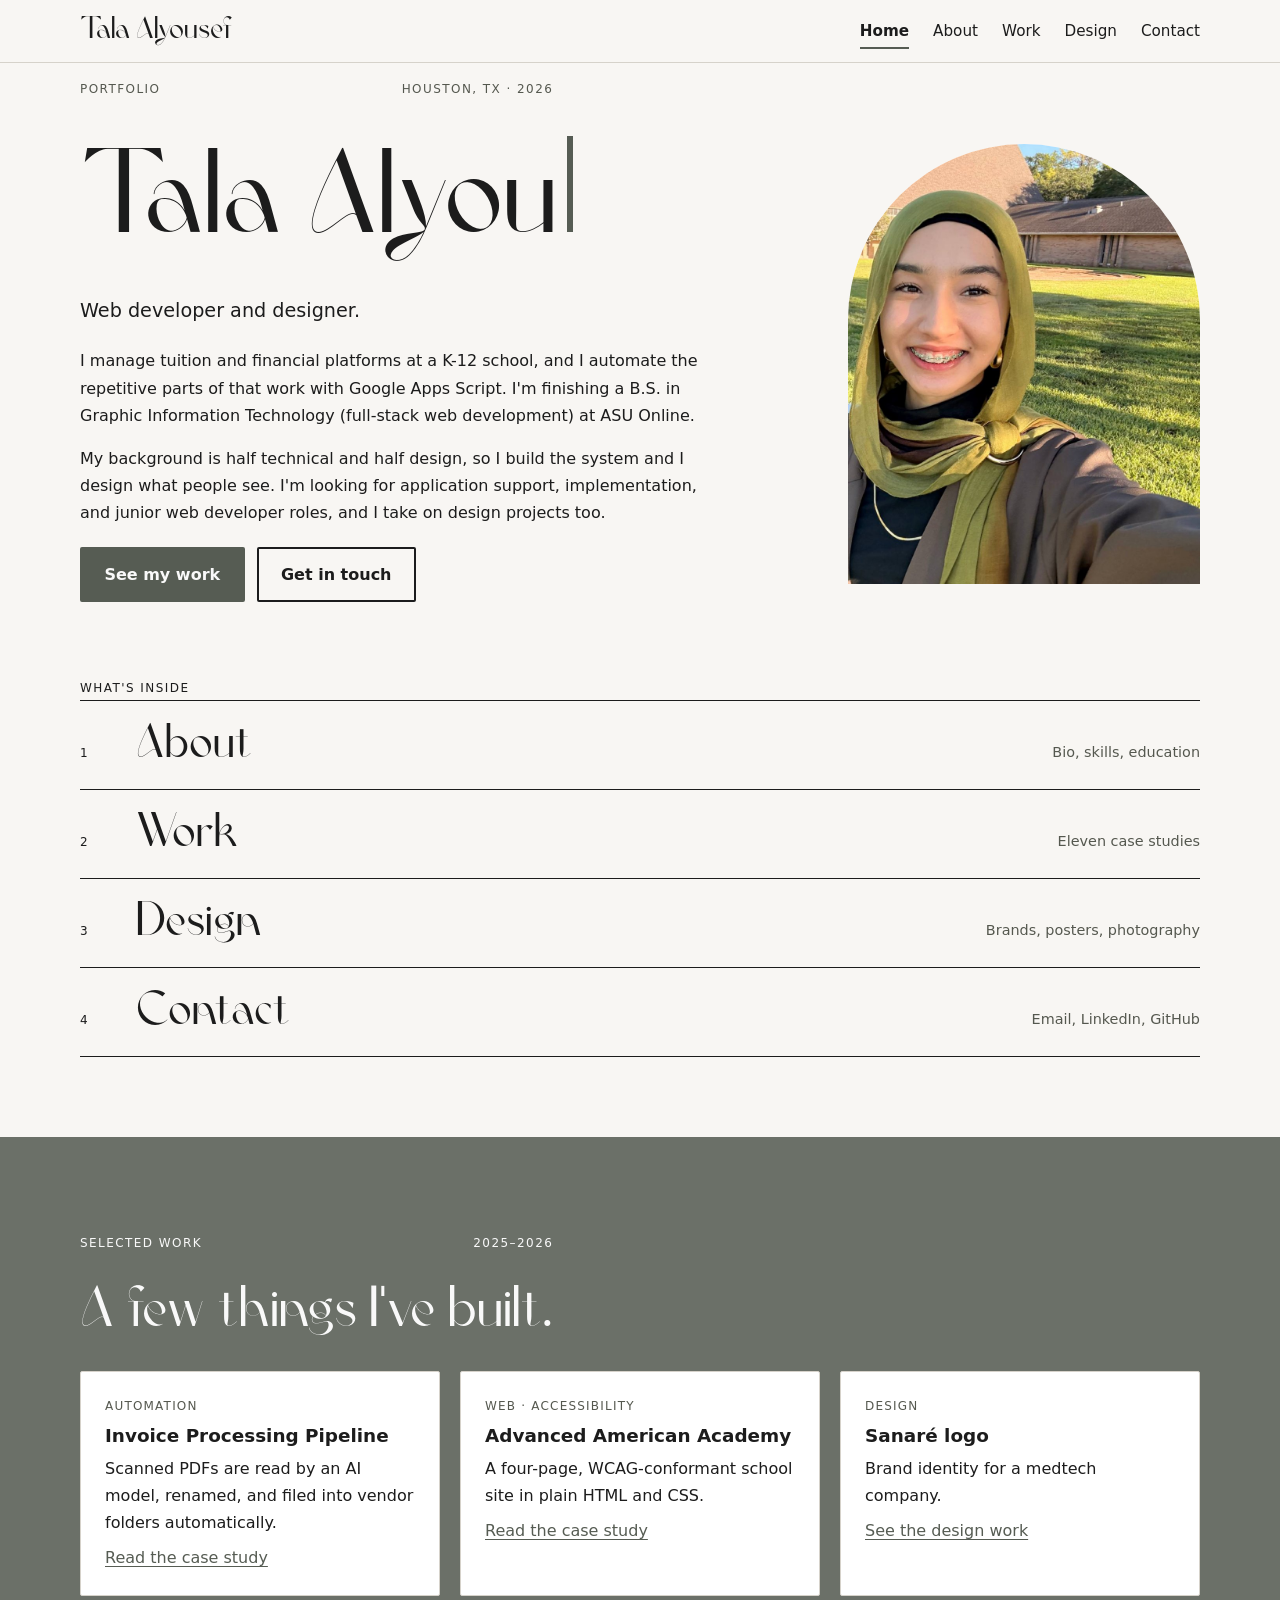
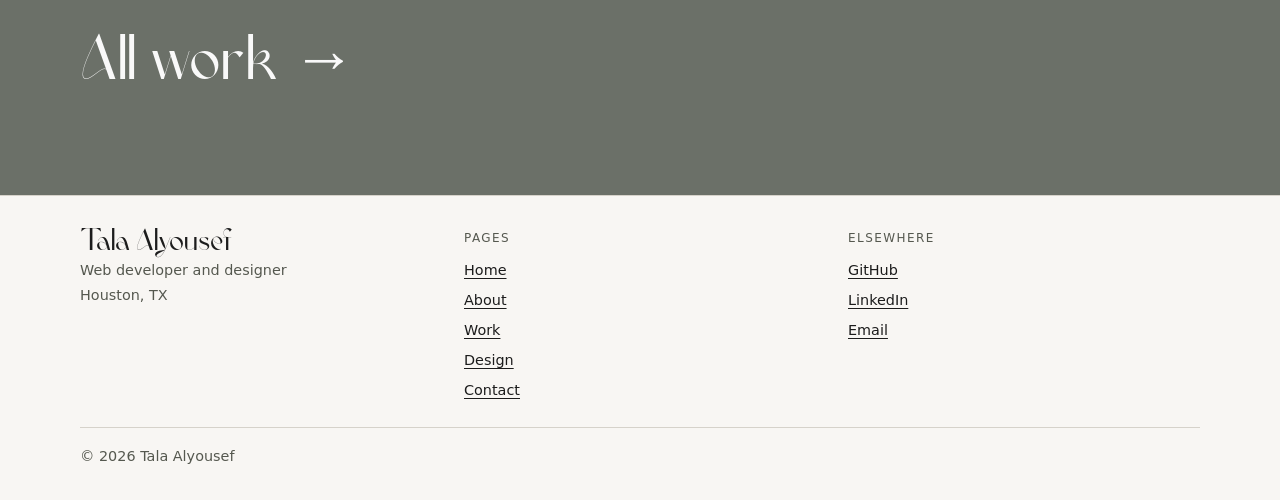
==== commit 0e228f9b: "Use the outdoor portrait in the Home hero Co-Authored-By: Claude Sonnet 5.5 <noreply@anthropic.com>" ====
--- a/index.html
+++ b/index.html
@@ -37,7 +37,7 @@
         <p>I manage tuition and financial platforms at a K-12 school, and I automate the repetitive parts of that work with Google Apps Script. I'm finishing a B.S. in Graphic Information Technology (full-stack web development) at ASU Online.</p>
         <p>My background is half technical and half design, so I build the system and I design what people see. I'm looking for application support, implementation, and junior web developer roles, and I take on design projects too.</p>
         </div>
-        <img class="portrait" src="assets/img/tala-alyousef-headshot.jpg" alt="Portrait of Tala Alyousef smiling, wearing a brown and cream patterned hijab, a light blouse, and gold hoop earrings against a warm beige background." width="900" height="900">
+        <img class="portrait" src="assets/img/tala-alyousef-outdoors.jpg" alt="Portrait of Tala Alyousef smiling broadly, wearing an olive green hijab and a brown blazer, standing on a sunlit lawn with a brick building behind her." width="900" height="1125">
         <div class="actions">
         <a class="button" href="work.html">See my work</a>
         <a class="button secondary" href="contact.html">Get in touch</a>
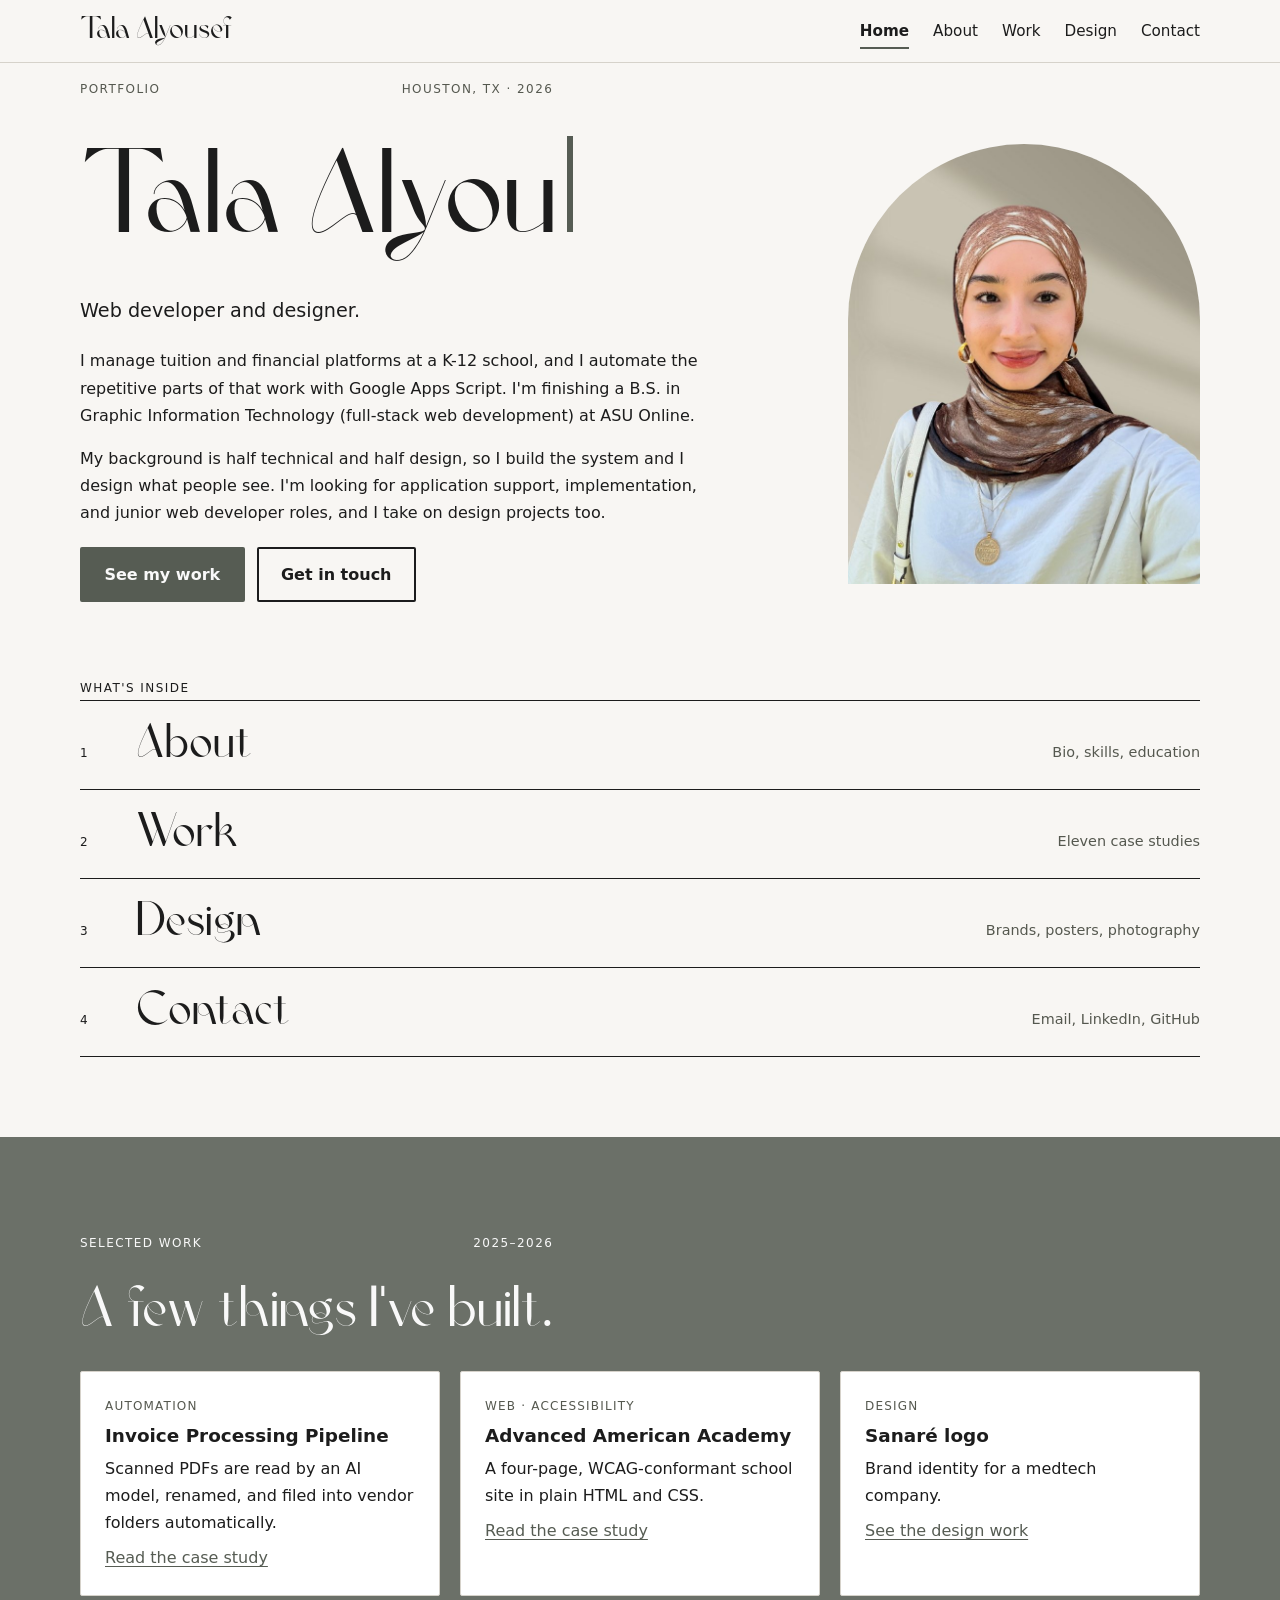
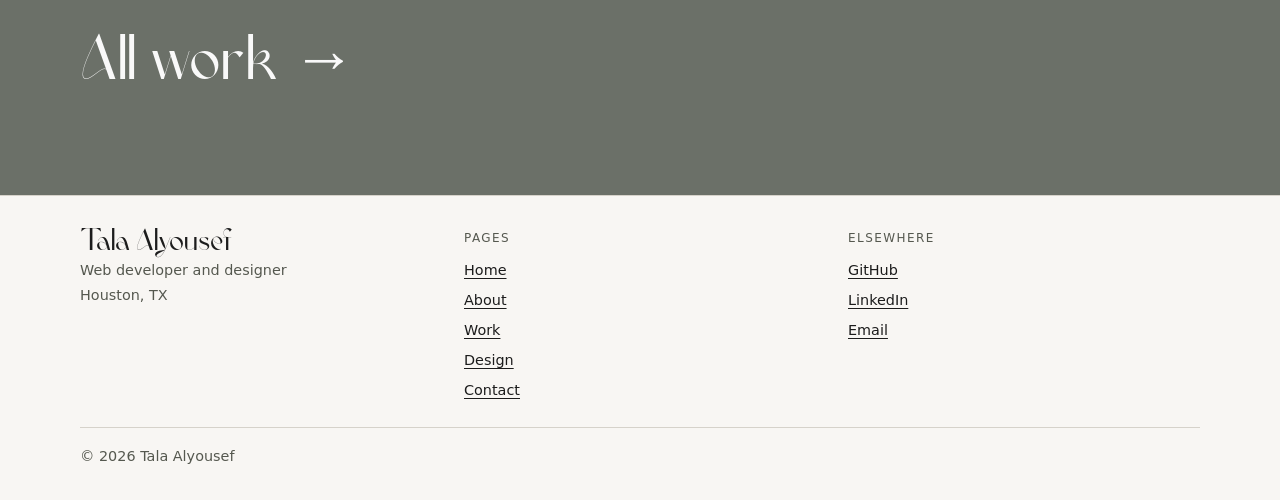
==== commit 801669f2: "Home back to the studio headshot; add a row of casual photos to About Co-Authored-By: Claude Sonnet " ====
--- a/index.html
+++ b/index.html
@@ -37,7 +37,7 @@
         <p>I manage tuition and financial platforms at a K-12 school, and I automate the repetitive parts of that work with Google Apps Script. I'm finishing a B.S. in Graphic Information Technology (full-stack web development) at ASU Online.</p>
         <p>My background is half technical and half design, so I build the system and I design what people see. I'm looking for application support, implementation, and junior web developer roles, and I take on design projects too.</p>
         </div>
-        <img class="portrait" src="assets/img/tala-alyousef-outdoors.jpg" alt="Portrait of Tala Alyousef smiling broadly, wearing an olive green hijab and a brown blazer, standing on a sunlit lawn with a brick building behind her." width="900" height="1125">
+        <img class="portrait" src="assets/img/tala-alyousef-headshot.jpg" alt="Portrait of Tala Alyousef smiling, wearing a brown and cream patterned hijab, a light blouse, and gold hoop earrings against a warm beige background." width="900" height="900">
         <div class="actions">
         <a class="button" href="work.html">See my work</a>
         <a class="button secondary" href="contact.html">Get in touch</a>
--- a/css/base.css
+++ b/css/base.css
@@ -332,3 +332,8 @@
   .hero-grid { grid-template-columns: 1fr 22rem; }
   .hero-grid h1 { font-size: clamp(3rem, 10vw, 7.5rem); }
 }
+
+/* About: a row of casual photos under the intro */
+.about-photos { list-style: none; margin: 2rem 0 0; padding: 0; display: grid; gap: 0.75rem; grid-template-columns: repeat(3, 1fr); }
+.about-photos img { width: 100%; aspect-ratio: 4 / 5; object-fit: cover; object-position: 50% 25%; display: block; border-radius: 0.25rem; }
+@media (max-width: 36rem) { .about-photos { grid-template-columns: 1fr 1fr; } .about-photos li:last-child { display: none; } }
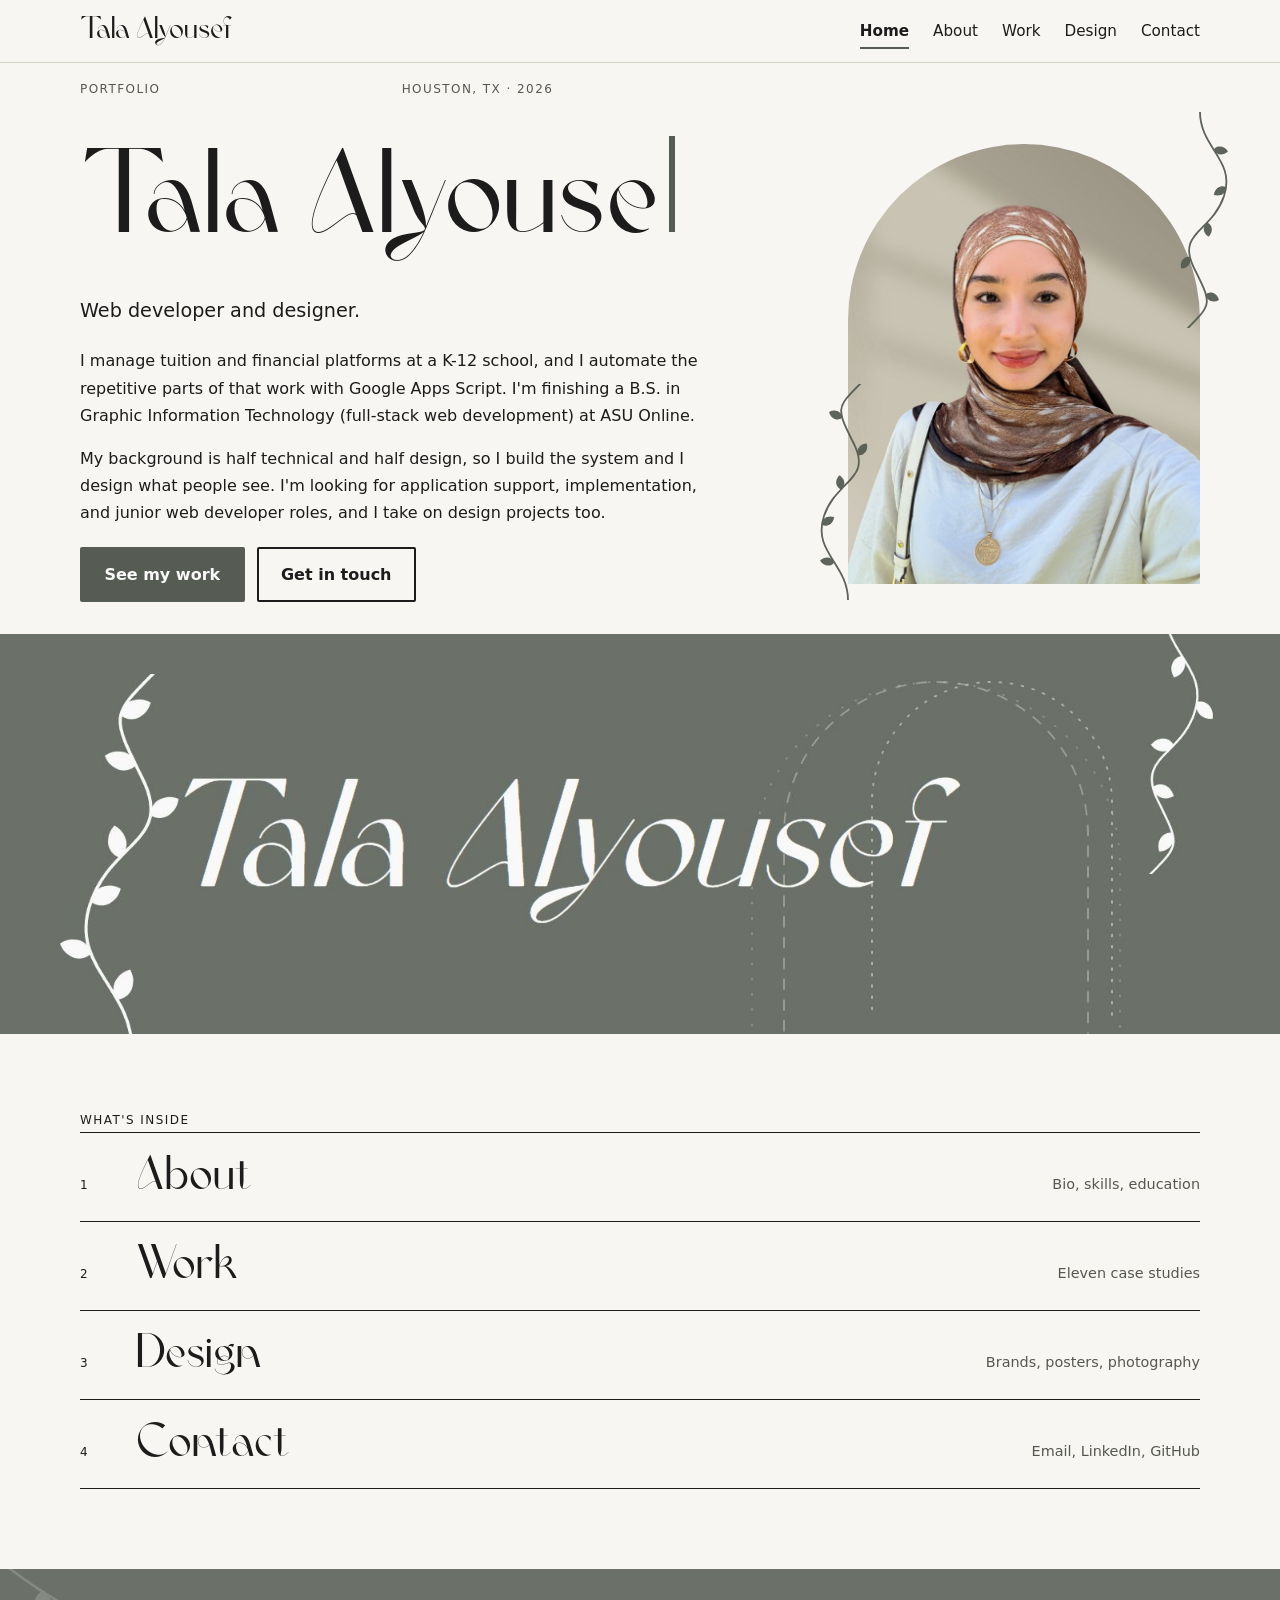
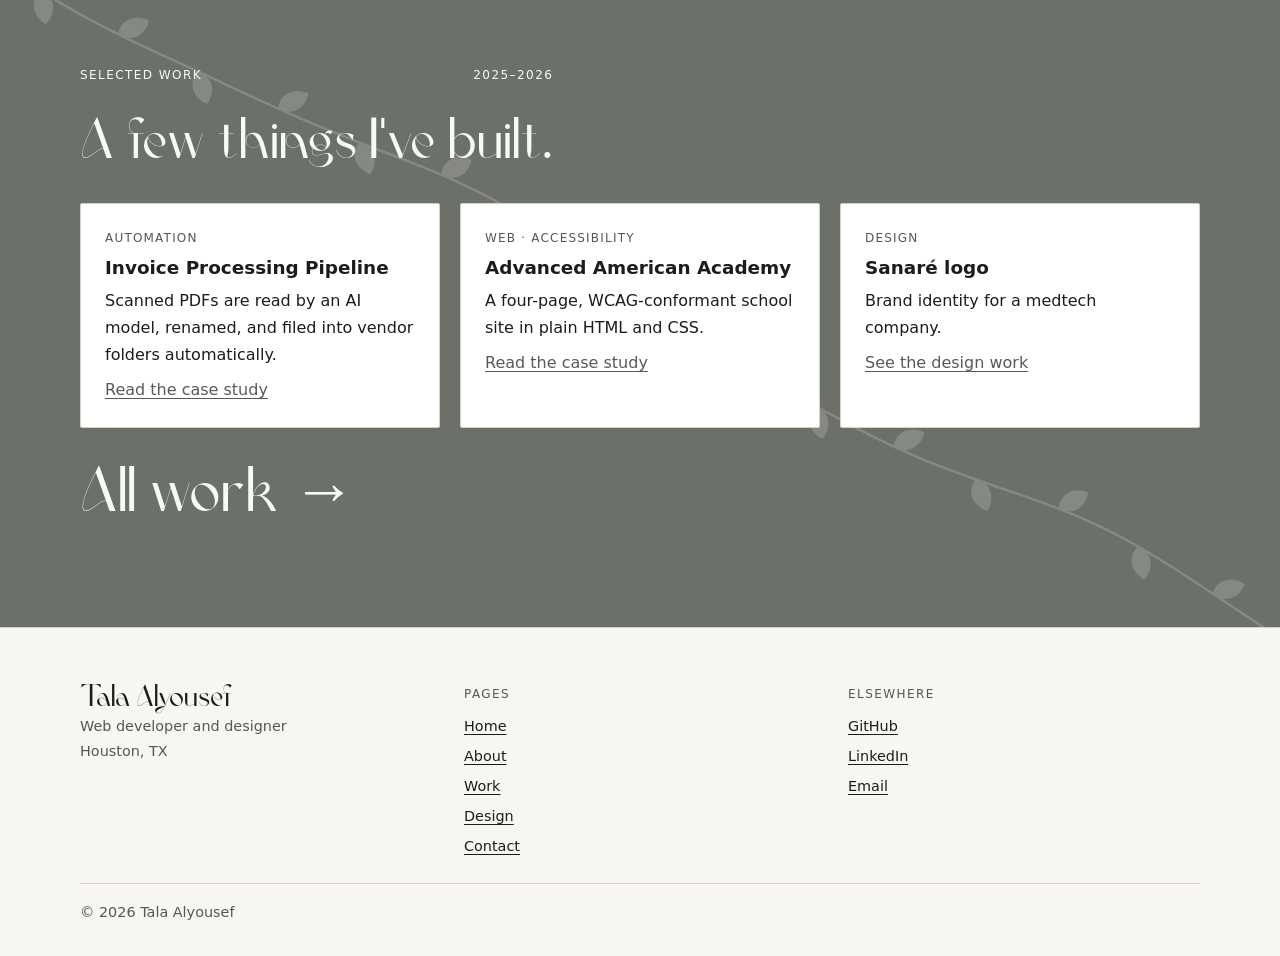
==== commit f8a6f5cf: "Add a Remotion-made animated banner to Home (vines, arches, rotating words) Co-Authored-By: Claude S" ====
--- a/index.html
+++ b/index.html
@@ -43,6 +43,13 @@
         <a class="button secondary" href="contact.html">Get in touch</a>
         </div>
       </div>
+    </div>
+
+    <!-- Motion banner: made with Remotion (source in the portfolio-motion folder); loops silently, still image if motion is reduced -->
+    <div class="reel">
+      <video class="reel-video" autoplay muted loop playsinline preload="metadata" poster="assets/video/site-reel-poster.jpg" aria-label="Animation: the words Automate, Build, Design and Tala Alyousef appear in turn between growing vines and arched outlines.">
+        <source src="assets/video/site-reel.mp4" type="video/mp4">
+      </video>
     </div>
 
     <section class="section" aria-labelledby="index-heading">
--- a/css/base.css
+++ b/css/base.css
@@ -118,9 +118,11 @@
 }
 .filters button[aria-pressed="true"] { background: var(--ink); color: var(--bg); }
 
-/* CSS columns make a simple masonry layout: no JavaScript needed */
-.gallery { column-width: 16rem; column-gap: 1rem; margin: 0; padding: 0; list-style: none; }
-.gallery li { break-inside: avoid; margin-bottom: 1rem; }
+/* Rows run left to right. Each item grows in proportion to its shape (--r = width / height,
+   set on the item), so every row fills the width and related images sit side by side. */
+.gallery { display: flex; flex-wrap: wrap; gap: 1rem; align-items: flex-start; margin: 0; padding: 0; list-style: none; }
+.gallery::after { content: ""; flex-grow: 1000; }   /* keeps the last row from stretching */
+.gallery li { flex: calc(var(--r, 1) * 100) 1 calc(var(--r, 1) * 13rem); min-width: 0; }
 .gallery figure { margin: 0; }
 .gallery .thumb { display: block; width: 100%; padding: 0; border: 0; background: none; cursor: zoom-in; }
 .gallery img { width: 100%; }
@@ -333,7 +335,70 @@
   .hero-grid h1 { font-size: clamp(3rem, 10vw, 7.5rem); }
 }
 
-/* About: a row of casual photos under the intro */
-.about-photos { list-style: none; margin: 2rem 0 0; padding: 0; display: grid; gap: 0.75rem; grid-template-columns: repeat(3, 1fr); }
-.about-photos img { width: 100%; aspect-ratio: 4 / 5; object-fit: cover; object-position: 50% 25%; display: block; border-radius: 0.25rem; }
-@media (max-width: 36rem) { .about-photos { grid-template-columns: 1fr 1fr; } .about-photos li:last-child { display: none; } }
+/* ---- Decorative art: turning rings and growing vines (added by main.js, hidden from screen readers) ---- */
+main { overflow-x: clip; }                         /* rings may poke past the edge without causing sideways scroll */
+.art { position: absolute; pointer-events: none; color: var(--accent); }
+.hero-grid, .about-hero, .band { position: relative; }
+.hero-grid > :not(.art), .about-hero > :not(.art) { position: relative; z-index: 1; }
+.band { overflow: hidden; }
+.band > .wrap { position: relative; z-index: 1; }
+
+/* Arches that echo the About portrait's arched frame; the portrait is 17rem wide, so the 280-unit-wide
+   drawing is 1.4 times that, and it is nudged so the middle arch hugs the frame. */
+.art-arches { display: none; width: 23.8rem; max-width: none; z-index: 0; }
+.art-arches .arch { fill: none; stroke: var(--accent); stroke-width: 1.5; }
+.art-arches .arch-1 { opacity: 0.55; stroke-dasharray: 3 7; }
+.art-arches .arch-2 { opacity: 0.4; stroke-dasharray: 10 8; }
+.art-arches .arch-3 { opacity: 0.28; stroke-dasharray: 2 12; }
+@media (min-width: 48rem) {
+  .art-arches { display: block; }
+  .art-arches.art-left { left: -3.4rem; top: -3.4rem; }
+}
+
+.art-vine { height: min(90%, 26rem); width: auto; opacity: 0.13; color: var(--band-ink); }
+.art-vine .vine-stem { fill: none; stroke: currentColor; stroke-width: 2; stroke-linecap: round; }
+.art-vine .leaf { fill: currentColor; }
+.art-top-left { top: 0; left: 2%; transform: scaleY(-1); }
+.art-bottom-right { bottom: 0; right: 2%; }
+@media (max-width: 40rem) { .art-top-left, .art-bottom-right { display: none; } }
+
+/* Two small vines beside the Home portrait (--pw is the portrait width at each screen size) */
+.hero-grid { --pw: 18rem; }
+.site-footer { position: relative; padding-top: 3.5rem; }
+.art-divider { left: 0; top: 0.5rem; width: 100%; height: 2.5rem; color: var(--accent); opacity: 0.5; }
+.art-divider .vine-stem { fill: none; stroke: currentColor; stroke-width: 2; stroke-linecap: round; }
+.art-divider .leaf { fill: currentColor; }
+
+.art-hero { display: none; height: 13.5rem; width: auto; color: var(--accent); opacity: 0.95; z-index: 2; }
+.art-hero .vine-stem { fill: none; stroke: currentColor; stroke-width: 3; stroke-linecap: round; }
+.art-hero .leaf { fill: currentColor; }
+@media (min-width: 48rem) {
+  .art-hero { display: block; }
+  /* each vine straddles the portrait edge: half on the photo, half on the page (vine is 6rem wide) */
+  .art-hero-a { right: calc(var(--pw) - 3rem); top: calc(0.5rem + var(--pw) * 1.25 - 12rem); }   /* bottom-left corner */
+  .art-hero-b { right: -3rem; top: -1rem; transform: scale(-1, -1); }                              /* top-right corner */
+}
+@media (min-width: 64rem) { .hero-grid { --pw: 22rem; } }
+
+/* The corner-to-corner vine behind the project cards; main.js redraws its shape as you scroll */
+.art-wiggle { inset: 0; width: 100%; height: 100%; opacity: 0.18; z-index: 0; color: var(--band-ink); }
+.art-wiggle .vine-stem { fill: none; stroke: currentColor; stroke-width: 2.5; stroke-linecap: round; }
+.art-wiggle .leaf { fill: currentColor; }
+
+
+@media (prefers-reduced-motion: no-preference) {
+  .art-arches .arch-1 { animation: arch-march 40s linear infinite; }
+  .art-arches .arch-2 { animation: arch-march 60s linear infinite reverse; }
+  .art-arches .arch-3 { animation: arch-march 80s linear infinite; }
+  @keyframes arch-march { to { stroke-dashoffset: -360; } }
+
+  /* Vines start undrawn, then the stem draws itself and the leaves pop out along it. */
+  .vine-ready .vine-stem { stroke-dasharray: var(--len); stroke-dashoffset: var(--len); }
+  .vine-ready .leaf { transform: scale(0); }
+  .vine-ready.is-drawn .vine-stem { stroke-dashoffset: 0; transition: stroke-dashoffset 2.8s ease-out; }
+  .vine-ready.is-drawn .leaf { transform: scale(1); transition: transform 0.7s ease-out var(--d, 0s); }
+}
+
+/* ---- Home: animated banner (Remotion video) ---- */
+.reel { background: #6b7068; margin-top: 2rem; }
+.reel-video { display: block; width: 100%; max-width: 100rem; margin-inline: auto; height: auto; aspect-ratio: 16 / 5; }
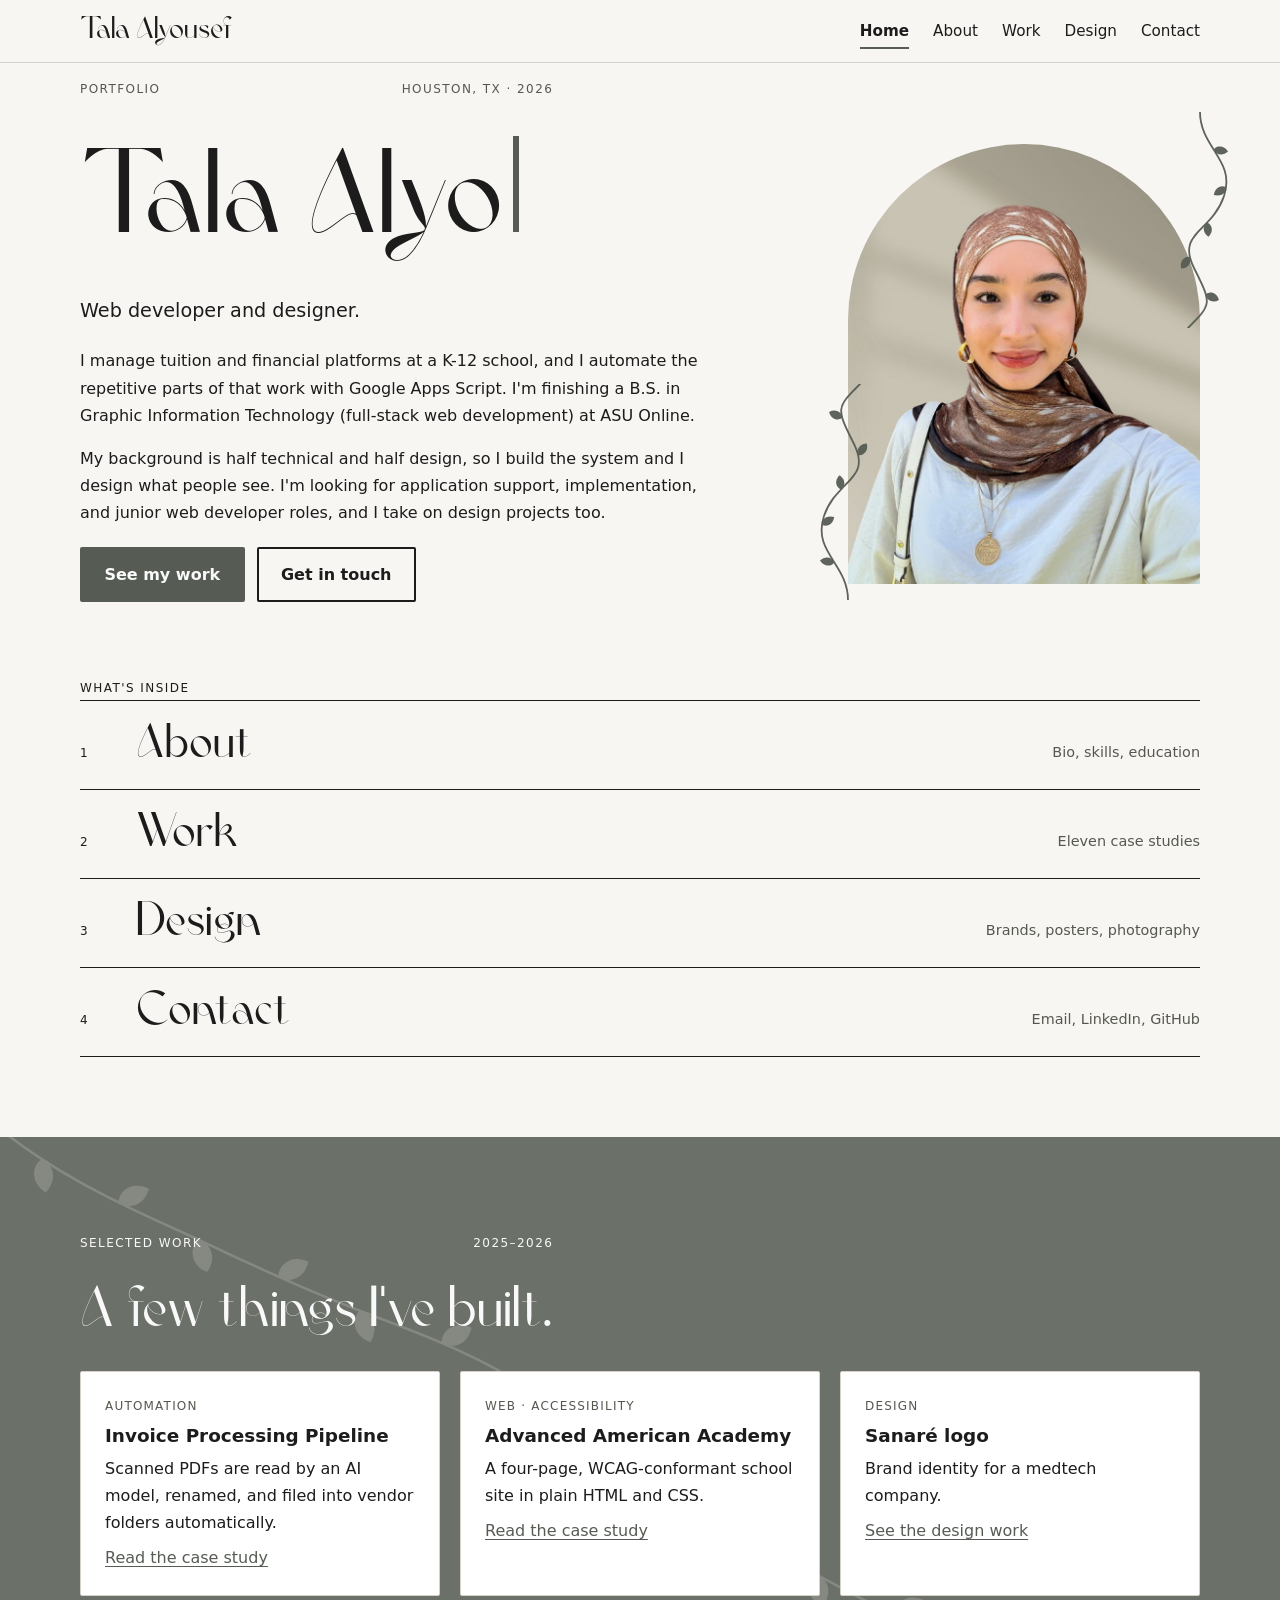
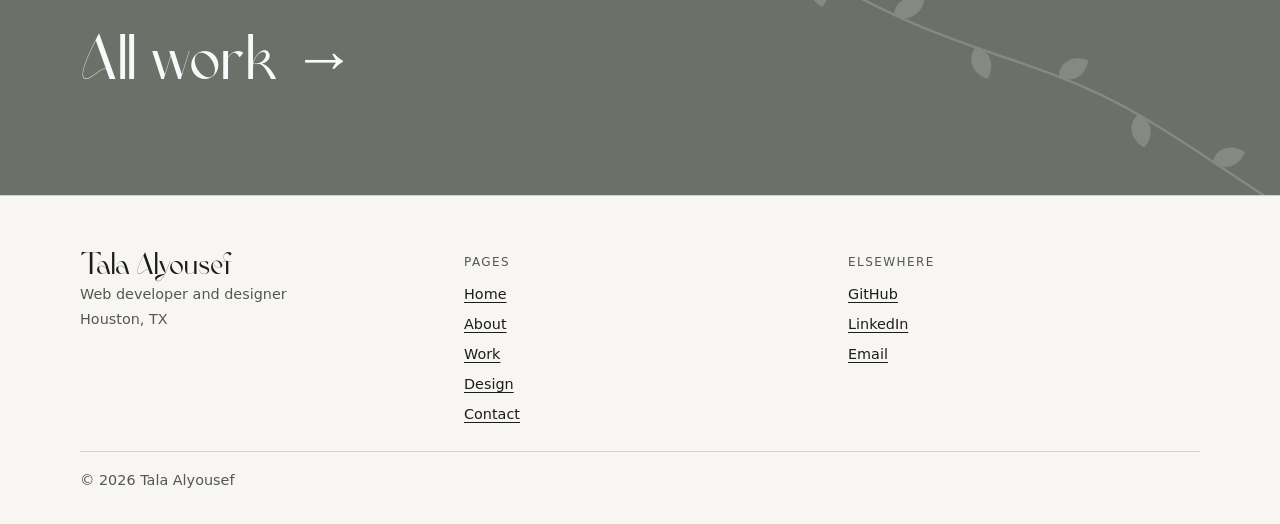
==== commit 06f07c8d: "Remove the animated banner from Home Co-Authored-By: Claude Sonnet 5.5 <noreply@anthropic.com>" ====
--- a/index.html
+++ b/index.html
@@ -45,12 +45,6 @@
       </div>
     </div>
 
-    <!-- Motion banner: made with Remotion (source in the portfolio-motion folder); loops silently, still image if motion is reduced -->
-    <div class="reel">
-      <video class="reel-video" autoplay muted loop playsinline preload="metadata" poster="assets/video/site-reel-poster.jpg" aria-label="Animation: the words Automate, Build, Design and Tala Alyousef appear in turn between growing vines and arched outlines.">
-        <source src="assets/video/site-reel.mp4" type="video/mp4">
-      </video>
-    </div>
 
     <section class="section" aria-labelledby="index-heading">
       <div class="wrap">
--- a/css/base.css
+++ b/css/base.css
@@ -399,6 +399,3 @@
   .vine-ready.is-drawn .leaf { transform: scale(1); transition: transform 0.7s ease-out var(--d, 0s); }
 }
 
-/* ---- Home: animated banner (Remotion video) ---- */
-.reel { background: #6b7068; margin-top: 2rem; }
-.reel-video { display: block; width: 100%; max-width: 100rem; margin-inline: auto; height: auto; aspect-ratio: 16 / 5; }
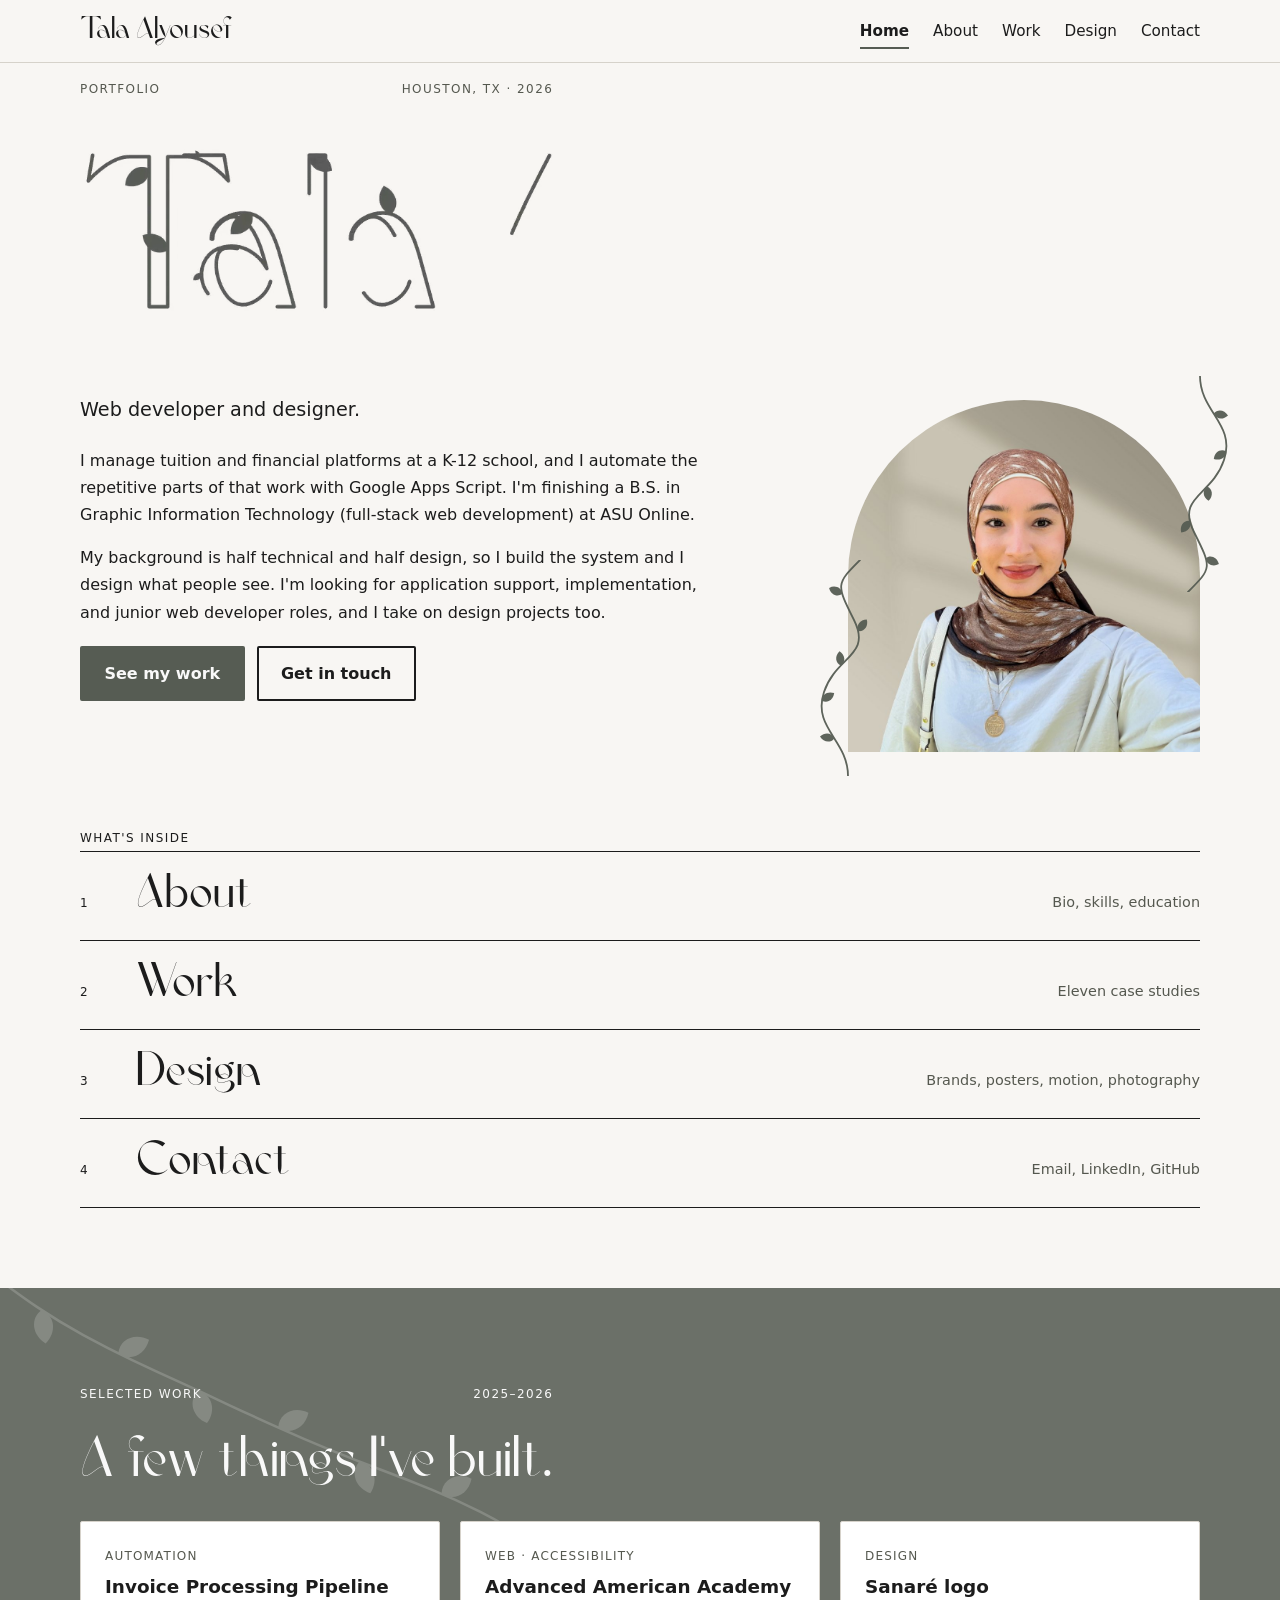
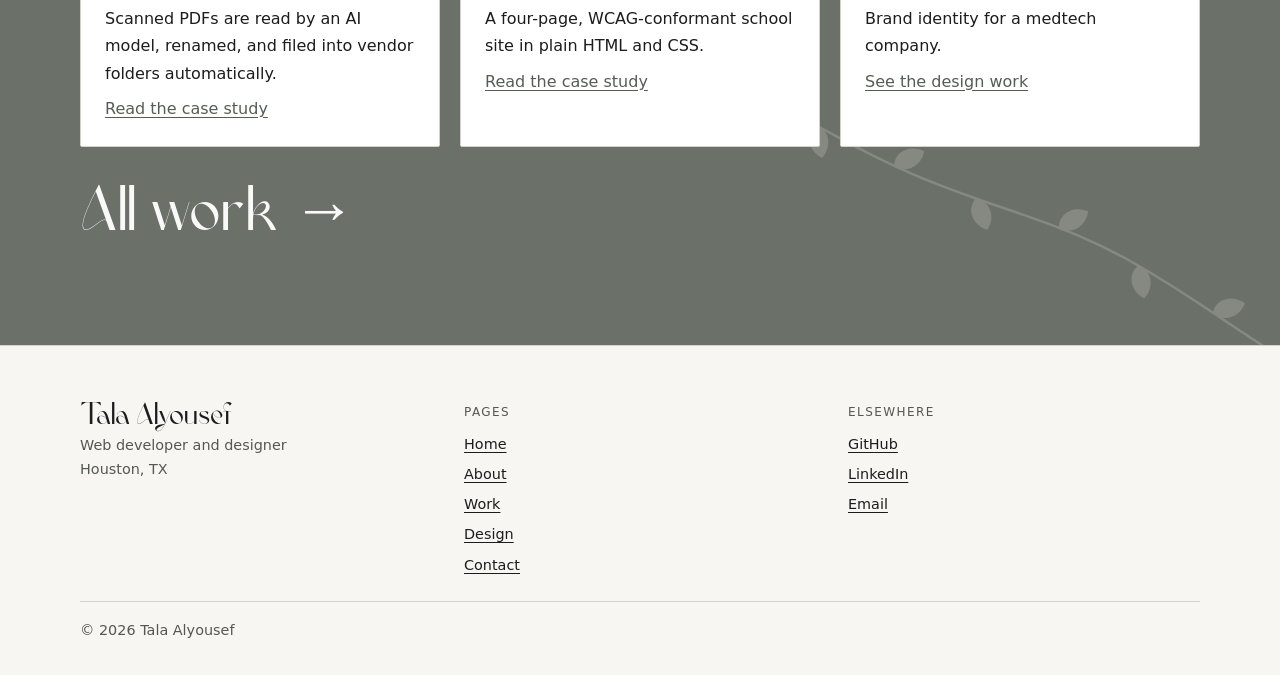
==== commit 07fc2af4: "Add Motion section with three animations Co-Authored-By: Claude Sonnet 5.5 <noreply@anthropic.com>" ====
--- a/index.html
+++ b/index.html
@@ -52,7 +52,7 @@
         <ul class="index">
           <li><a href="about.html"><span class="label">1</span><span class="index-title">About</span><span class="index-note">Bio, skills, education</span></a></li>
           <li><a href="work.html"><span class="label">2</span><span class="index-title">Work</span><span class="index-note">Eleven case studies</span></a></li>
-          <li><a href="design.html"><span class="label">3</span><span class="index-title">Design</span><span class="index-note">Brands, posters, photography</span></a></li>
+          <li><a href="design.html"><span class="label">3</span><span class="index-title">Design</span><span class="index-note">Brands, posters, motion, photography</span></a></li>
           <li><a href="contact.html"><span class="label">4</span><span class="index-title">Contact</span><span class="index-note">Email, LinkedIn, GitHub</span></a></li>
         </ul>
       </div>
--- a/css/base.css
+++ b/css/base.css
@@ -131,6 +131,9 @@
 
 .feature { display: grid; gap: 2rem; align-items: center; }
 .feature img { width: 100%; }
+.feature video { display: block; width: 100%; height: auto; aspect-ratio: 16 / 9; background: var(--surface); }
+.feature video + .label { margin: 0.5rem 0 0; }
+.doc-links { list-style: none; margin: 1rem 0 0; padding: 0; display: grid; gap: 0.35rem; }
 
 /* Lightbox: the built-in <dialog> element handles focus and the Esc key for us */
 dialog.lightbox { max-width: min(92vw, 60rem); max-height: 92vh; padding: 1rem; border: 0; background: var(--surface); color: var(--ink); }
@@ -213,7 +216,7 @@
 }
 
 /* =========================================================
-   Hero typewriter + custom cursor
+   Hero name animation + custom cursor
    (the JavaScript for both is in js/main.js)
    ========================================================= */
 
@@ -234,13 +237,13 @@
 .js .typewriter:not(.tw-started) .tw-typed { visibility: hidden; animation: tw-failsafe 0s 2.5s forwards; }
 @keyframes tw-failsafe { to { visibility: visible; } }
 
-/* Blinking caret after the typed text, only while typing */
-.typewriter.tw-typing .tw-typed::after {
-  content: ""; display: inline-block; width: 0.05em; height: 0.8em;
-  margin-left: 0.08em; vertical-align: baseline; background: var(--accent);
-  animation: tw-blink 1s steps(1) infinite;
-}
-@keyframes tw-blink { 50% { opacity: 0; } }
+/* While the name is being drawn, the real text waits invisibly (it still holds the space). */
+.typewriter.tw-drawing .tw-typed { opacity: 0; }
+
+/* The Remotion video that plays over the name (positioned by main.js); it fades out as the real text fades in. */
+.typewriter .tw-typed { transition: opacity 0.4s ease; }
+.name-video { position: absolute; pointer-events: none; z-index: 1; max-width: none; transition: opacity 0.4s ease; }
+.name-video.is-leaving { opacity: 0; }
 
 /* ---- Custom cursor: a dot plus a trailing ring ----
    Only exists for people with a real mouse (JS checks) and no "reduce motion" setting. */
@@ -310,29 +313,32 @@
   .about-hero .intro { grid-template-columns: 1fr; gap: 1rem; }
 }
 
-/* ---- Home hero: text on the left, portrait on the right ---- */
-.hero-grid { display: grid; gap: 1rem; padding-top: 0.5rem; }
+/* ---- Home hero: the name runs the full width of the page; paragraph on the left, portrait on the right below it ---- */
+.hero-grid { display: grid; gap: 1rem; padding-top: 0.5rem; container-type: inline-size; }
 .hero-grid .lede { margin-bottom: 0; }
 .hero-grid .intro { padding-block: 0.5rem 0; grid-template-columns: 1fr; gap: 0; }
 .hero-grid .portrait { width: min(100%, 16rem); margin-block: 0.5rem; }
 .hero-grid .actions { margin-top: 0.25rem; }
+/* The name is sized from the width of its container (cqw = 1% of it): "Tala Alyousef" is about
+   5.15 times as wide as its font size, so 19.2cqw makes it fill the line. */
+.hero-grid h1 { font-size: clamp(3rem, 14vw, 9rem); margin-bottom: 0.1em; }
+@supports (width: 1cqw) { .hero-grid h1 { font-size: 19.2cqw; line-height: 1.1; } }
 @media (min-width: 48rem) {
   .hero-grid {
     grid-template-columns: 1fr 18rem; column-gap: 3rem; row-gap: 0; align-items: start;
-    grid-template-areas: "title portrait" "lede portrait" "intro portrait" "actions portrait";
+    grid-template-areas: "title title" "lede portrait" "intro portrait" "actions portrait";
     grid-template-rows: auto auto auto 1fr;
   }
-  /* the name is sized so it always fits the left column */
-  .hero-grid h1 { grid-area: title; font-size: clamp(3rem, 9vw, 9rem); margin-bottom: 0.25em; }
+  .hero-grid h1 { grid-area: title; }
   .hero-grid .lede { grid-area: lede; }
   .hero-grid .intro { grid-area: intro; padding-top: 1.25rem; }
   .hero-grid .actions { grid-area: actions; }
-  .hero-grid .portrait { grid-area: portrait; width: 100%; margin: 0.5rem 0 0; }
+  /* the portrait stretches from the top of the tagline to the bottom of the buttons */
+  .hero-grid .portrait { grid-area: portrait; width: 100%; height: auto; aspect-ratio: auto; margin: 0.4rem 0 0; align-self: stretch; }   /* 0.4rem = the gap above the tagline letters */
 }
 /* On large screens the portrait gets bigger so it matches the height of the text beside it */
 @media (min-width: 64rem) {
   .hero-grid { grid-template-columns: 1fr 22rem; }
-  .hero-grid h1 { font-size: clamp(3rem, 10vw, 7.5rem); }
 }
 
 /* ---- Decorative art: turning rings and growing vines (added by main.js, hidden from screen readers) ---- */
@@ -375,8 +381,8 @@
 @media (min-width: 48rem) {
   .art-hero { display: block; }
   /* each vine straddles the portrait edge: half on the photo, half on the page (vine is 6rem wide) */
-  .art-hero-a { right: calc(var(--pw) - 3rem); top: calc(0.5rem + var(--pw) * 1.25 - 12rem); }   /* bottom-left corner */
-  .art-hero-b { right: -3rem; top: -1rem; transform: scale(-1, -1); }                              /* top-right corner */
+  .art-hero-a { right: calc(var(--pw) - 3rem); top: calc(var(--p-bottom, calc(0.5rem + var(--pw) * 1.25)) - 12rem); }   /* bottom-left corner */
+  .art-hero-b { right: -3rem; top: calc(var(--p-top, 0.5rem) - 1.5rem); transform: scale(-1, -1); }                /* top-right corner */
 }
 @media (min-width: 64rem) { .hero-grid { --pw: 22rem; } }
 
@@ -398,4 +404,3 @@
   .vine-ready.is-drawn .vine-stem { stroke-dashoffset: 0; transition: stroke-dashoffset 2.8s ease-out; }
   .vine-ready.is-drawn .leaf { transform: scale(1); transition: transform 0.7s ease-out var(--d, 0s); }
 }
-
